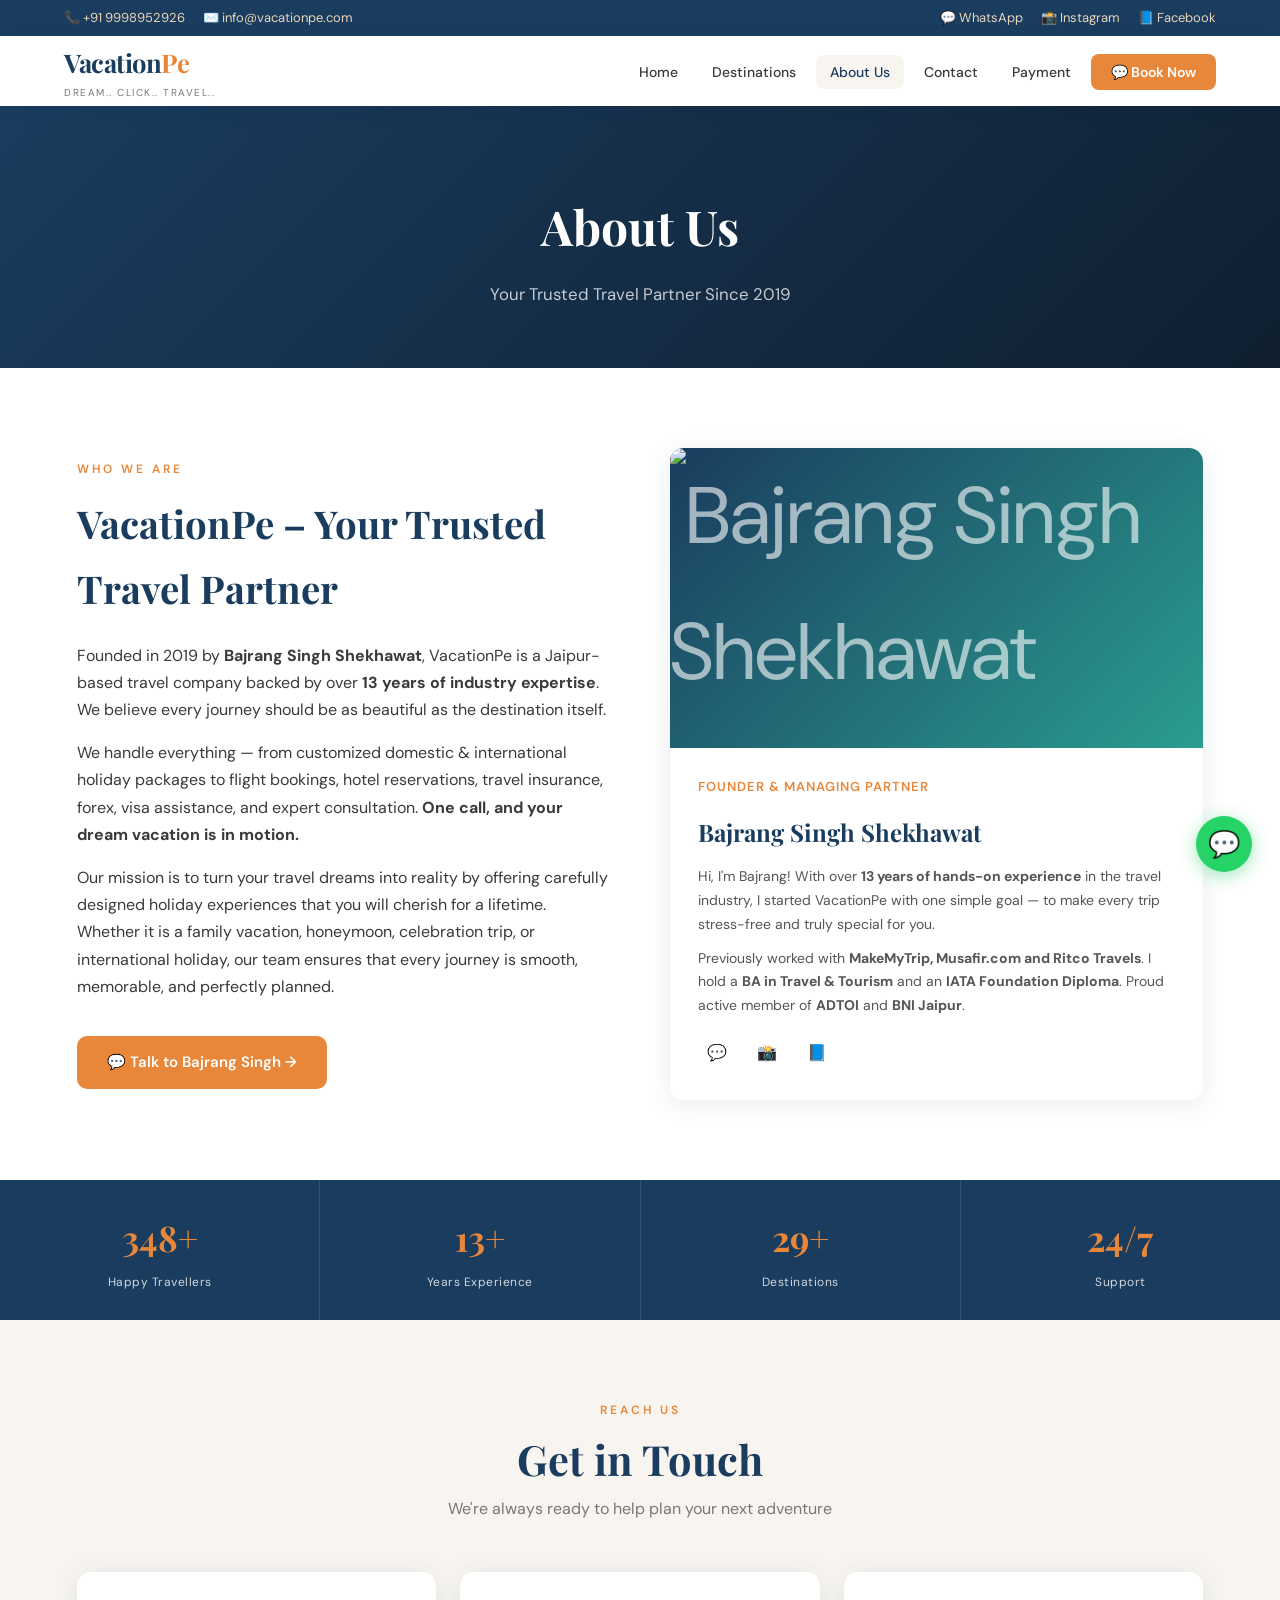
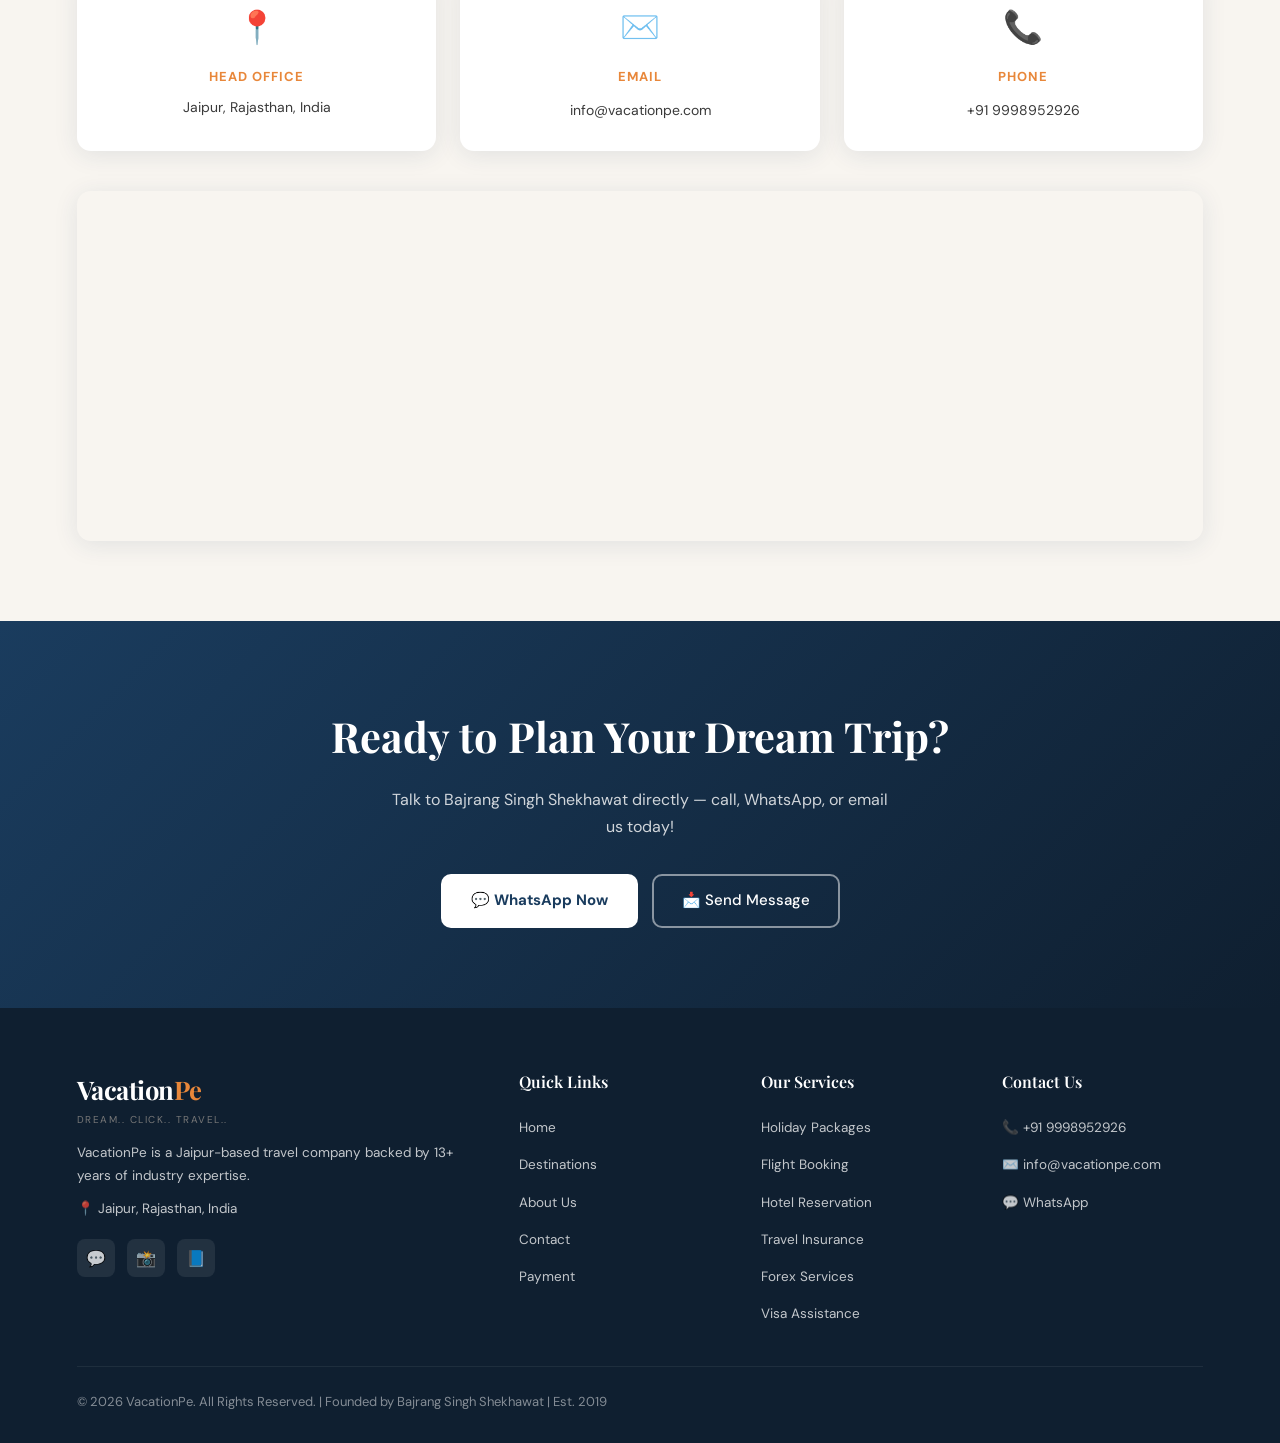
==== about.html @ 326d0aed "Update about.html" ====
<!DOCTYPE html>
<html lang="en">
<head>
  <meta charset="UTF-8" />
  <meta name="viewport" content="width=device-width, initial-scale=1.0" />
  <title>About Us – VacationPe</title>
  <meta name="description" content="Learn about VacationPe and our founder Bajrang Singh Shekhawat, your trusted Jaipur-based travel partner with 13+ years of experience." />
  <link rel="stylesheet" href="style.css" />
</head>
<body>

  <!-- TOPBAR -->
  <div class="topbar">
    <div class="topbar-left">
      <a href="tel:+919998952926">📞 +91 9998952926</a>
      <a href="mailto:info@vacationpe.com">✉️ info@vacationpe.com</a>
    </div>
    <div class="topbar-right">
      <a href="https://api.whatsapp.com/send?phone=919998952926" target="_blank">💬 WhatsApp</a>
      <a href="https://www.instagram.com/vacationpe/" target="_blank">📸 Instagram</a>
      <a href="https://www.facebook.com/VacationPe/" target="_blank">📘 Facebook</a>
    </div>
  </div>

  <!-- NAVBAR -->
  <nav>
    <a href="index.html" class="logo">Vacation<span>Pe</span><small>Dream.. Click.. Travel..</small></a>
    <div class="hamburger"><span></span><span></span><span></span></div>
    <ul class="nav-links">
      <li><a href="index.html">Home</a></li>
      <li><a href="destinations.html">Destinations</a></li>
      <li><a href="about.html">About Us</a></li>
      <li><a href="contact.html">Contact</a></li>
      <li><a href="payment.html">Payment</a></li>
      <li><a href="https://api.whatsapp.com/send?phone=919998952926" class="btn-nav" target="_blank">💬 Book Now</a></li>
    </ul>
  </nav>

  <!-- PAGE HERO -->
  <div class="page-hero">
    <h1>About Us</h1>
    <p>Your Trusted Travel Partner Since 2019</p>
  </div>

  <!-- ABOUT SECTION -->
  <section class="section" style="background:#fff;">
    <div class="about-grid">
      <div class="about-text">
        <div class="eyebrow" style="font-size:12px;font-weight:600;letter-spacing:3px;text-transform:uppercase;color:var(--accent);margin-bottom:12px;">Who We Are</div>
        <h2>VacationPe – Your Trusted Travel Partner</h2>
        <p>Founded in 2019 by <strong>Bajrang Singh Shekhawat</strong>, VacationPe is a Jaipur-based travel company backed by over <strong>13 years of industry expertise</strong>. We believe every journey should be as beautiful as the destination itself.</p>
        <p>We handle everything — from customized domestic &amp; international holiday packages to flight bookings, hotel reservations, travel insurance, forex, visa assistance, and expert consultation. <strong>One call, and your dream vacation is in motion.</strong></p>
        <p>Our mission is to turn your travel dreams into reality by offering carefully designed holiday experiences that you will cherish for a lifetime. Whether it is a family vacation, honeymoon, celebration trip, or international holiday, our team ensures that every journey is smooth, memorable, and perfectly planned.</p>
        <a href="https://api.whatsapp.com/send?phone=919998952926" class="btn-primary" style="display:inline-flex;margin-top:20px;" target="_blank">💬 Talk to Bajrang Singh →</a>
      </div>
     <div class="founder-card">
  <div class="founder-card-img">
    <img src="images/bajrang.jpg" alt="Bajrang Singh Shekhawat" style="width:100%; height:100%; object-fit:cover; border-radius:12px;">
  </div>
  <div class="founder-card-body">
    <div class="role">Founder &amp; Managing Partner</div>
    <h3>Bajrang Singh Shekhawat</h3>
    <p style="margin-top:12px;font-size:14px;color:#555;line-height:1.7;">Hi, I'm Bajrang! With over <strong>13 years of hands-on experience</strong> in the travel industry, I started VacationPe with one simple goal — to make every trip stress-free and truly special for you.</p>
    <p style="margin-top:10px;font-size:14px;color:#555;line-height:1.7;">Previously worked with <strong>MakeMyTrip, Musafir.com and Ritco Travels</strong>. I hold a <strong>BA in Travel & Tourism</strong> and an <strong>IATA Foundation Diploma</strong>. Proud active member of <strong>ADTOI</strong> and <strong>BNI Jaipur</strong>.</p>
    <div class="social-links" style="margin-top:16px;">
      <a class="social-link" href="https://api.whatsapp.com/send?phone=919998952926" target="_blank">💬 </a>
      <a class="social-link" href="https://www.instagram.com/vacationpe/" target="_blank">📸</a>
      <a class="social-link" href="https://www.facebook.com/VacationPe/" target="_blank">📘</a>
    </div>
  </div>
</div>
      </div>
    </div>
  </section>

  <!-- STATS -->
  <div class="stats-bar">
    <div class="stat-item"><div class="num"><span class="counter" data-target="750" data-suffix="+">0</span></div><div class="label">Happy Travellers</div></div>
    <div class="stat-item"><div class="num"><span class="counter" data-target="13" data-suffix="+">0</span></div><div class="label">Years Experience</div></div>
    <div class="stat-item"><div class="num"><span class="counter" data-target="30" data-suffix="+">0</span></div><div class="label">Destinations</div></div>
    <div class="stat-item"><div class="num">24/7</div><div class="label">Support</div></div>
  </div>

  <!-- CONTACT INFO -->
  <section class="section" style="background:var(--light);">
    <div class="section-header">
      <div class="eyebrow">Reach Us</div>
      <h2>Get in Touch</h2>
      <p>We're always ready to help plan your next adventure</p>
    </div>
    <div class="contact-info-grid">
      <div class="contact-info-card">
        <div class="icon">📍</div>
        <h4>Head Office</h4>
        <p>Jaipur, Rajasthan, India</p>
      </div>
      <div class="contact-info-card">
        <div class="icon">✉️</div>
        <h4>Email</h4>
        <a href="mailto:info@vacationpe.com">info@vacationpe.com</a>
      </div>
      <div class="contact-info-card">
        <div class="icon">📞</div>
        <h4>Phone</h4>
        <a href="tel:+919998952926">+91 9998952926</a>
      </div>
    </div>
    <!-- Google Map -->
    <div class="map-wrap" style="margin-top:40px;">
      <iframe
        src="https://www.google.com/maps/embed?pb=!1m18!1m12!1m3!1d227748.38256593!2d75.65046!3d26.88514!2m3!1f0!2f0!3f0!3m2!1i1024!2i768!4f13.1!3m3!1m2!1s0x396c4adf4c57e281%3A0xce1c63a0cf22e09!2sJaipur%2C%20Rajasthan!5e0!3m2!1sen!2sin!4v1685000000000"
        width="100%"
        height="350"
        style="border:0;"
        allowfullscreen=""
        loading="lazy"
        referrerpolicy="no-referrer-when-downgrade"
      ></iframe>
    </div>
  </section>

  <!-- CTA -->
  <section class="cta-section">
    <h2>Ready to Plan Your Dream Trip?</h2>
    <p>Talk to Bajrang Singh Shekhawat directly — call, WhatsApp, or email us today!</p>
    <div class="cta-btns">
      <a href="https://api.whatsapp.com/send?phone=919998952926" class="btn-cta-white" target="_blank">💬 WhatsApp Now</a>
      <a href="contact.html" class="btn-cta-outline">📩 Send Message</a>
    </div>
  </section>

  <!-- FOOTER -->
  <footer>
    <div class="footer-grid">
      <div class="footer-brand">
        <div class="logo" style="color:#fff;">Vacation<span style="color:var(--accent)">Pe</span><small>Dream.. Click.. Travel..</small></div>
        <p>VacationPe is a Jaipur-based travel company backed by 13+ years of industry expertise.</p>
        <p style="margin-top:10px;">📍 Jaipur, Rajasthan, India</p>
        <div class="social-links">
          <a class="social-link" href="https://api.whatsapp.com/send?phone=919998952926" target="_blank">💬</a>
          <a class="social-link" href="https://www.instagram.com/vacationpe/" target="_blank">📸</a>
          <a class="social-link" href="https://www.facebook.com/VacationPe/" target="_blank">📘</a>
        </div>
      </div>
      <div class="footer-col">
        <h5>Quick Links</h5>
        <ul>
          <li><a href="index.html">Home</a></li>
          <li><a href="destinations.html">Destinations</a></li>
          <li><a href="about.html">About Us</a></li>
          <li><a href="contact.html">Contact</a></li>
          <li><a href="payment.html">Payment</a></li>
        </ul>
      </div>
      <div class="footer-col">
        <h5>Our Services</h5>
        <ul>
          <li><a href="#">Holiday Packages</a></li>
          <li><a href="#">Flight Booking</a></li>
          <li><a href="#">Hotel Reservation</a></li>
          <li><a href="#">Travel Insurance</a></li>
          <li><a href="#">Forex Services</a></li>
          <li><a href="#">Visa Assistance</a></li>
        </ul>
      </div>
      <div class="footer-col">
        <h5>Contact Us</h5>
        <ul>
          <li><a href="tel:+919998952926">📞 +91 9998952926</a></li>
          <li><a href="mailto:info@vacationpe.com">✉️ info@vacationpe.com</a></li>
          <li><a href="https://api.whatsapp.com/send?phone=919998952926" target="_blank">💬 WhatsApp</a></li>
        </ul>
      </div>
    </div>
    <div class="footer-bottom">
      <span>© 2026 VacationPe. All Rights Reserved. | Founded by Bajrang Singh Shekhawat | Est. 2019</span>
    </div>
  </footer>

  <a class="wa-float" href="https://api.whatsapp.com/send?phone=919998952926" target="_blank" title="Chat on WhatsApp">💬</a>
  <script src="main.js"></script>
</body>
</html>
---- style.css ----
/* ===== VacationPe Global Styles ===== */
@import url('https://fonts.googleapis.com/css2?family=Playfair+Display:wght@400;600;700&family=DM+Sans:wght@300;400;500;600&display=swap');

:root {
  --primary: #1a3c5e;
  --accent: #e8873a;
  --accent2: #2a9d8f;
  --light: #f8f5f0;
  --white: #ffffff;
  --dark: #0f1f30;
  --text: #3a3a3a;
  --text-light: #777;
  --shadow: 0 4px 24px rgba(26,60,94,0.10);
  --radius: 14px;
}

*, *::before, *::after { box-sizing: border-box; margin: 0; padding: 0; }

html { scroll-behavior: smooth; }

body {
  font-family: 'DM Sans', sans-serif;
  background: var(--light);
  color: var(--text);
  line-height: 1.7;
}

a { text-decoration: none; color: inherit; }

img { max-width: 100%; display: block; }

/* ===== TOPBAR ===== */
.topbar {
  background: var(--primary);
  color: #fff;
  font-size: 13px;
  padding: 7px 5%;
  display: flex;
  justify-content: space-between;
  align-items: center;
  flex-wrap: wrap;
  gap: 8px;
}
.topbar a { color: #e8d5bb; transition: color .2s; }
.topbar a:hover { color: var(--accent); }
.topbar-left, .topbar-right { display: flex; gap: 18px; align-items: center; flex-wrap: wrap; }

/* ===== NAVBAR ===== */
nav {
  background: var(--white);
  box-shadow: 0 2px 16px rgba(26,60,94,0.08);
  position: sticky;
  top: 0;
  z-index: 100;
  padding: 0 5%;
  display: flex;
  align-items: center;
  justify-content: space-between;
  height: 70px;
}
.logo {
  font-family: 'Playfair Display', serif;
  font-size: 1.6rem;
  font-weight: 700;
  color: var(--primary);
  letter-spacing: -0.5px;
}
.logo span { color: var(--accent); }
.logo small {
  display: block;
  font-family: 'DM Sans', sans-serif;
  font-size: 10px;
  font-weight: 400;
  color: var(--text-light);
  letter-spacing: 1.5px;
  text-transform: uppercase;
}
.nav-links {
  list-style: none;
  display: flex;
  gap: 6px;
  align-items: center;
}
.nav-links a {
  padding: 8px 14px;
  border-radius: 8px;
  font-size: 14px;
  font-weight: 500;
  color: var(--text);
  transition: all .2s;
}
.nav-links a:hover, .nav-links a.active { color: var(--primary); background: var(--light); }
.nav-links .btn-nav {
  background: var(--accent);
  color: #fff !important;
  padding: 9px 20px;
  border-radius: 8px;
  font-weight: 600;
}
.nav-links .btn-nav:hover { background: #c96e28; }

/* Hamburger */
.hamburger { display: none; flex-direction: column; gap: 5px; cursor: pointer; padding: 5px; }
.hamburger span { width: 24px; height: 2px; background: var(--primary); border-radius: 2px; transition: .3s; }

/* ===== HERO ===== */
.hero {
  position: relative;
  min-height: 90vh;
  display: flex;
  align-items: center;
  overflow: hidden;
  background: transparent;
}
.hero-video {
  position: absolute; inset: 0;
  width: 100%; height: 100%;
  object-fit: cover;
  opacity: 1;
  pointer-events: none;
}
.hero-overlay {
  position: absolute; inset: 0;
  background: linear-gradient(135deg, rgba(0,0,0,.2) 0%, rgba(0,0,0,.2) 100%);
}
.hero-content {
  position: relative;
  z-index: 2;
  padding: 0 7%;
  max-width: 750px;
  animation: fadeUp .9s ease both;
}
.hero-badge {
  display: inline-block;
  background: rgba(232,135,58,.15);
  border: 1px solid var(--accent);
  color: var(--accent);
  font-size: 12px;
  font-weight: 600;
  letter-spacing: 2px;
  text-transform: uppercase;
  padding: 5px 14px;
  border-radius: 20px;
  margin-bottom: 22px;
}
.hero-content h1 {
  font-family: 'Playfair Display', serif;
  font-size: clamp(2.6rem, 6vw, 4.2rem);
  font-weight: 700;
  color: #fff;
  line-height: 1.18;
  margin-bottom: 16px;
}
.hero-content h1 em {
  font-style: normal;
  color: var(--accent);
  display: block;
}
.hero-content p {
  color: rgba(255,255,255,.80);
  font-size: 1.1rem;
  max-width: 540px;
  margin-bottom: 34px;
}
.hero-btns { display: flex; gap: 14px; flex-wrap: wrap; }
.btn-primary {
  background: var(--accent);
  color: #fff;
  padding: 14px 30px;
  border-radius: 10px;
  font-weight: 600;
  font-size: 15px;
  transition: all .2s;
  display: inline-flex;
  align-items: center;
  gap: 8px;
}
.btn-primary:hover { background: #c96e28; transform: translateY(-2px); }
.btn-outline {
  border: 2px solid rgba(255,255,255,.5);
  color: #fff;
  padding: 12px 28px;
  border-radius: 10px;
  font-weight: 500;
  font-size: 15px;
  transition: all .2s;
}
.btn-outline:hover { border-color: #fff; background: rgba(255,255,255,.1); }

/* ===== STATS ===== */
.stats-bar {
  background: var(--primary);
  color: #fff;
  display: flex;
  justify-content: center;
  flex-wrap: wrap;
  gap: 0;
}
.stat-item {
  padding: 28px 44px;
  text-align: center;
  border-right: 1px solid rgba(255,255,255,.12);
  flex: 1;
  min-width: 130px;
}
.stat-item:last-child { border-right: none; }
.stat-item .num {
  font-family: 'Playfair Display', serif;
  font-size: 2.2rem;
  font-weight: 700;
  color: var(--accent);
}
.stat-item .label { font-size: 12px; opacity: .8; margin-top: 4px; letter-spacing: .5px; }

/* ===== SERVICES STRIP ===== */
.services-strip {
  background: var(--accent2);
  color: #fff;
  padding: 14px 5%;
  display: flex;
  gap: 28px;
  overflow-x: auto;
  font-size: 13px;
  font-weight: 500;
  scrollbar-width: none;
  white-space: nowrap;
}
.services-strip::-webkit-scrollbar { display: none; }
.service-tag { display: flex; align-items: center; gap: 6px; flex-shrink: 0; opacity: .9; }

/* ===== SECTIONS ===== */
.section { padding: 80px 6%; }
.section-header { text-align: center; margin-bottom: 50px; }
.section-header .eyebrow {
  font-size: 12px;
  font-weight: 600;
  letter-spacing: 3px;
  text-transform: uppercase;
  color: var(--accent);
  margin-bottom: 12px;
}
.section-header h2 {
  font-family: 'Playfair Display', serif;
  font-size: clamp(1.8rem, 3.5vw, 2.6rem);
  font-weight: 700;
  color: var(--primary);
  line-height: 1.25;
}
.section-header p { color: var(--text-light); margin-top: 10px; font-size: 1rem; }

/* ===== TABS ===== */
.tab-btns {
  display: flex;
  gap: 10px;
  justify-content: center;
  margin-bottom: 36px;
  flex-wrap: wrap;
}
.tab-btn {
  padding: 10px 26px;
  border-radius: 30px;
  border: 2px solid var(--primary);
  color: var(--primary);
  font-weight: 600;
  font-size: 14px;
  cursor: pointer;
  background: transparent;
  transition: all .2s;
}
.tab-btn.active, .tab-btn:hover {
  background: var(--primary);
  color: #fff;
}

/* ===== DESTINATION GRID ===== */
.dest-grid {
  display: grid;
  grid-template-columns: repeat(auto-fill, minmax(240px, 1fr));
  gap: 22px;
}
.dest-card {
  background: var(--white);
  border-radius: var(--radius);
  overflow: hidden;
  box-shadow: var(--shadow);
  transition: transform .25s, box-shadow .25s;
  cursor: pointer;
}
.dest-card:hover { transform: translateY(-6px); box-shadow: 0 12px 36px rgba(26,60,94,.16); }
.dest-card-img {
  height: 170px;
  background: linear-gradient(135deg, var(--primary), var(--accent2));
  display: flex;
  align-items: center;
  justify-content: center;
  font-size: 3rem;
}
.dest-card-body { padding: 16px 18px 20px; }
.dest-card-body h4 {
  font-family: 'Playfair Display', serif;
  font-size: 1.1rem;
  font-weight: 600;
  color: var(--primary);
  margin-bottom: 4px;
}
.dest-card-body p { font-size: 13px; color: var(--text-light); }

/* ===== REVIEWS ===== */
.rating-summary {
  display: flex;
  gap: 20px;
  justify-content: center;
  margin-bottom: 40px;
  flex-wrap: wrap;
}
.rating-badge {
  display: flex;
  align-items: center;
  gap: 12px;
  background: var(--white);
  border-radius: var(--radius);
  padding: 16px 24px;
  box-shadow: var(--shadow);
}
.rating-badge .platform { font-size: 22px; }
.rating-badge .score {
  font-family: 'Playfair Display', serif;
  font-size: 1.6rem;
  font-weight: 700;
  color: var(--primary);
}
.rating-badge .sub { font-size: 12px; color: var(--text-light); }

.reviews-grid {
  display: grid;
  grid-template-columns: repeat(auto-fill, minmax(280px, 1fr));
  gap: 20px;
}
.review-card {
  background: var(--white);
  border-radius: var(--radius);
  padding: 22px;
  box-shadow: var(--shadow);
  border-left: 4px solid var(--accent);
}
.reviewer-head { display: flex; align-items: center; gap: 12px; margin-bottom: 12px; }
.reviewer-avatar {
  width: 42px; height: 42px;
  border-radius: 50%;
  background: var(--primary);
  color: #fff;
  display: flex;
  align-items: center;
  justify-content: center;
  font-weight: 700;
  font-size: 15px;
  flex-shrink: 0;
}
.reviewer-name { font-weight: 600; font-size: 14px; color: var(--primary); }
.reviewer-date { font-size: 12px; color: var(--text-light); }
.stars { color: #f5a623; font-size: 13px; margin-bottom: 8px; }
.review-text { font-size: 13.5px; color: var(--text); line-height: 1.6; }

/* ===== VIDEO TESTIMONIALS ===== */
.video-grid {
  display: grid;
  grid-template-columns: repeat(5, 1fr);
  gap: 16px;
}
.video-thumb {
  background: var(--primary);
  border-radius: var(--radius);
  aspect-ratio: 9/16;
  display: flex;
  align-items: center;
  justify-content: center;
  overflow: hidden;
  cursor: pointer;
  position: relative;
  transition: transform .2s;
}
.video-thumb:hover { transform: scale(1.03); }
.play-btn {
  width: 48px; height: 48px;
  background: rgba(232,135,58,.9);
  border-radius: 50%;
  display: flex;
  align-items: center;
  justify-content: center;
  color: #fff;
  font-size: 18px;
  position: relative;
  z-index: 2;
  transition: transform .2s;
}
.video-thumb:hover .play-btn { transform: scale(1.15); }

/* ===== CTA ===== */
.cta-section {
  background: linear-gradient(135deg, var(--primary), var(--dark));
  color: #fff;
  text-align: center;
  padding: 80px 6%;
}
.cta-section h2 {
  font-family: 'Playfair Display', serif;
  font-size: clamp(1.8rem, 3.5vw, 2.6rem);
  margin-bottom: 14px;
}
.cta-section p { opacity: .8; max-width: 500px; margin: 0 auto 34px; }
.cta-btns { display: flex; gap: 14px; justify-content: center; flex-wrap: wrap; }
.btn-cta-white {
  background: #fff;
  color: var(--primary);
  padding: 14px 30px;
  border-radius: 10px;
  font-weight: 700;
  font-size: 15px;
  transition: .2s;
}
.btn-cta-white:hover { background: var(--accent); color: #fff; }
.btn-cta-outline {
  border: 2px solid rgba(255,255,255,.5);
  color: #fff;
  padding: 12px 28px;
  border-radius: 10px;
  font-weight: 500;
  font-size: 15px;
  transition: .2s;
}
.btn-cta-outline:hover { border-color: #fff; }

/* ===== FOOTER ===== */
footer {
  background: var(--dark);
  color: rgba(255,255,255,.75);
  padding: 60px 6% 30px;
}
.footer-grid {
  display: grid;
  grid-template-columns: 2fr 1fr 1fr 1fr;
  gap: 40px;
  margin-bottom: 40px;
}
.footer-brand .logo { color: #fff; margin-bottom: 14px; }
.footer-brand p { font-size: 13.5px; line-height: 1.7; }
.footer-col h5 {
  font-family: 'Playfair Display', serif;
  color: #fff;
  font-size: 1rem;
  margin-bottom: 18px;
  font-weight: 600;
}
.footer-col ul { list-style: none; display: flex; flex-direction: column; gap: 10px; }
.footer-col ul li a { font-size: 13.5px; transition: color .2s; }
.footer-col ul li a:hover { color: var(--accent); }
.social-links { display: flex; gap: 12px; margin-top: 18px; }
.social-link {
  width: 38px; height: 38px;
  background: rgba(255,255,255,.08);
  border-radius: 8px;
  display: flex;
  align-items: center;
  justify-content: center;
  font-size: 16px;
  transition: background .2s;
}
.social-link:hover { background: var(--accent); }
.footer-bottom {
  border-top: 1px solid rgba(255,255,255,.1);
  padding-top: 24px;
  display: flex;
  justify-content: space-between;
  align-items: center;
  flex-wrap: wrap;
  gap: 10px;
  font-size: 13px;
  opacity: .65;
}

/* ===== WHATSAPP FLOAT ===== */
.wa-float {
  position: fixed;
  bottom: 28px;
  right: 28px;
  background: #25d366;
  color: #fff;
  width: 56px; height: 56px;
  border-radius: 50%;
  display: flex;
  align-items: center;
  justify-content: center;
  font-size: 26px;
  box-shadow: 0 4px 18px rgba(37,211,102,.45);
  z-index: 999;
  transition: transform .2s;
}
.wa-float:hover { transform: scale(1.1); }

/* ===== PAGE HERO (sub pages) ===== */
.page-hero {
  background: linear-gradient(135deg, var(--primary) 0%, var(--dark) 100%);
  color: #fff;
  padding: 80px 6% 60px;
  text-align: center;
}
.page-hero h1 {
  font-family: 'Playfair Display', serif;
  font-size: clamp(2rem, 5vw, 3rem);
  margin-bottom: 12px;
}
.page-hero p { opacity: .75; font-size: 1.05rem; }

/* ===== ABOUT PAGE ===== */
.about-grid {
  display: grid;
  grid-template-columns: 1fr 1fr;
  gap: 60px;
  align-items: center;
}
.about-text h2 {
  font-family: 'Playfair Display', serif;
  font-size: clamp(1.8rem, 3vw, 2.4rem);
  color: var(--primary);
  margin-bottom: 20px;
}
.about-text p { color: var(--text); margin-bottom: 16px; }
.founder-card {
  background: var(--white);
  border-radius: var(--radius);
  box-shadow: var(--shadow);
  overflow: hidden;
}
.founder-card-img {
  height: 300px;
  background: linear-gradient(135deg, var(--primary) 0%, var(--accent2) 100%);
  display: flex;
  align-items: center;
  justify-content: center;
  font-size: 5rem;
  color: rgba(255,255,255,.6);
}
.founder-card-body { padding: 28px; }
.founder-card-body h3 {
  font-family: 'Playfair Display', serif;
  font-size: 1.5rem;
  color: var(--primary);
}
.founder-card-body .role { color: var(--accent); font-weight: 600; font-size: 13px; letter-spacing: 1px; text-transform: uppercase; margin-bottom: 14px; }
.contact-info-grid {
  display: grid;
  grid-template-columns: repeat(3, 1fr);
  gap: 24px;
  margin-top: 20px;
}
.contact-info-card {
  background: var(--white);
  border-radius: var(--radius);
  padding: 28px 24px;
  box-shadow: var(--shadow);
  text-align: center;
}
.contact-info-card .icon { font-size: 2rem; margin-bottom: 12px; }
.contact-info-card h4 { font-size: 13px; text-transform: uppercase; letter-spacing: 1px; color: var(--accent); font-weight: 700; margin-bottom: 8px; }
.contact-info-card p, .contact-info-card a { font-size: 14px; color: var(--text); }
.contact-info-card a:hover { color: var(--primary); }

/* ===== PAYMENT PAGE ===== */
.payment-form-wrap {
  max-width: 520px;
  margin: 0 auto;
  background: var(--white);
  border-radius: var(--radius);
  box-shadow: var(--shadow);
  padding: 42px 40px;
}
.payment-form-wrap h3 {
  font-family: 'Playfair Display', serif;
  color: var(--primary);
  font-size: 1.6rem;
  margin-bottom: 28px;
  text-align: center;
}
.form-group { margin-bottom: 20px; }
.form-group label {
  display: block;
  font-size: 13px;
  font-weight: 600;
  color: var(--primary);
  margin-bottom: 7px;
  text-transform: uppercase;
  letter-spacing: .5px;
}
.form-group input {
  width: 100%;
  padding: 13px 16px;
  border: 1.5px solid #ddd;
  border-radius: 10px;
  font-size: 15px;
  font-family: 'DM Sans', sans-serif;
  transition: border-color .2s;
  background: var(--light);
  color: var(--text);
}
.form-group input:focus { outline: none; border-color: var(--primary); background: #fff; }
.btn-pay {
  width: 100%;
  background: var(--accent);
  color: #fff;
  border: none;
  padding: 15px;
  border-radius: 10px;
  font-size: 16px;
  font-weight: 700;
  cursor: pointer;
  font-family: 'DM Sans', sans-serif;
  transition: background .2s;
  margin-top: 8px;
}
.btn-pay:hover { background: #c96e28; }
.payment-note { text-align: center; margin-top: 16px; font-size: 12px; color: var(--text-light); }
.upi-grid { display: flex; gap: 12px; justify-content: center; margin-top: 20px; flex-wrap: wrap; }
.upi-tag {
  background: var(--light);
  border: 1px solid #ddd;
  border-radius: 8px;
  padding: 8px 16px;
  font-size: 13px;
  font-weight: 600;
  color: var(--primary);
}

/* ===== CONTACT PAGE ===== */
.contact-grid {
  display: grid;
  grid-template-columns: 1fr 1fr;
  gap: 50px;
  align-items: start;
}
.contact-form-card {
  background: var(--white);
  border-radius: var(--radius);
  padding: 38px;
  box-shadow: var(--shadow);
}
.contact-form-card h3 {
  font-family: 'Playfair Display', serif;
  color: var(--primary);
  font-size: 1.5rem;
  margin-bottom: 24px;
}
.form-group textarea {
  width: 100%;
  padding: 13px 16px;
  border: 1.5px solid #ddd;
  border-radius: 10px;
  font-size: 15px;
  font-family: 'DM Sans', sans-serif;
  transition: border-color .2s;
  background: var(--light);
  color: var(--text);
  resize: vertical;
  min-height: 120px;
}
.form-group textarea:focus { outline: none; border-color: var(--primary); background: #fff; }
.btn-submit {
  width: 100%;
  background: var(--primary);
  color: #fff;
  border: none;
  padding: 15px;
  border-radius: 10px;
  font-size: 16px;
  font-weight: 700;
  cursor: pointer;
  font-family: 'DM Sans', sans-serif;
  transition: background .2s;
}
.btn-submit:hover { background: var(--accent); }
.map-wrap { border-radius: var(--radius); overflow: hidden; box-shadow: var(--shadow); }
.map-wrap iframe { display: block; }

/* ===== ANIMATIONS ===== */
@keyframes fadeUp {
  from { opacity: 0; transform: translateY(30px); }
  to { opacity: 1; transform: translateY(0); }
}
.fade-in { animation: fadeUp .7s ease both; }

/* ===== HIDDEN (tabs) ===== */
.tab-content { display: none; }
.tab-content.active { display: grid; }

/* ===== RESPONSIVE ===== */
@media (max-width: 900px) {
  .footer-grid { grid-template-columns: 1fr 1fr; }
  .about-grid { grid-template-columns: 1fr; }
  .contact-grid { grid-template-columns: 1fr; }
  .contact-info-grid { grid-template-columns: 1fr; }
  .video-grid { grid-template-columns: repeat(3, 1fr); }
}
@media (max-width: 700px) {
  .nav-links { display: none; flex-direction: column; position: absolute; top: 70px; left: 0; right: 0; background: #fff; padding: 20px 5%; box-shadow: 0 8px 24px rgba(0,0,0,.1); gap: 4px; }
  .nav-links.open { display: flex; }
  .hamburger { display: flex; }
  .stats-bar { flex-wrap: wrap; }
  .stat-item { border-right: none; border-bottom: 1px solid rgba(255,255,255,.1); min-width: 45%; }
  .video-grid { grid-template-columns: repeat(2, 1fr); }
  .footer-grid { grid-template-columns: 1fr; }
  .topbar { font-size: 11px; }
}
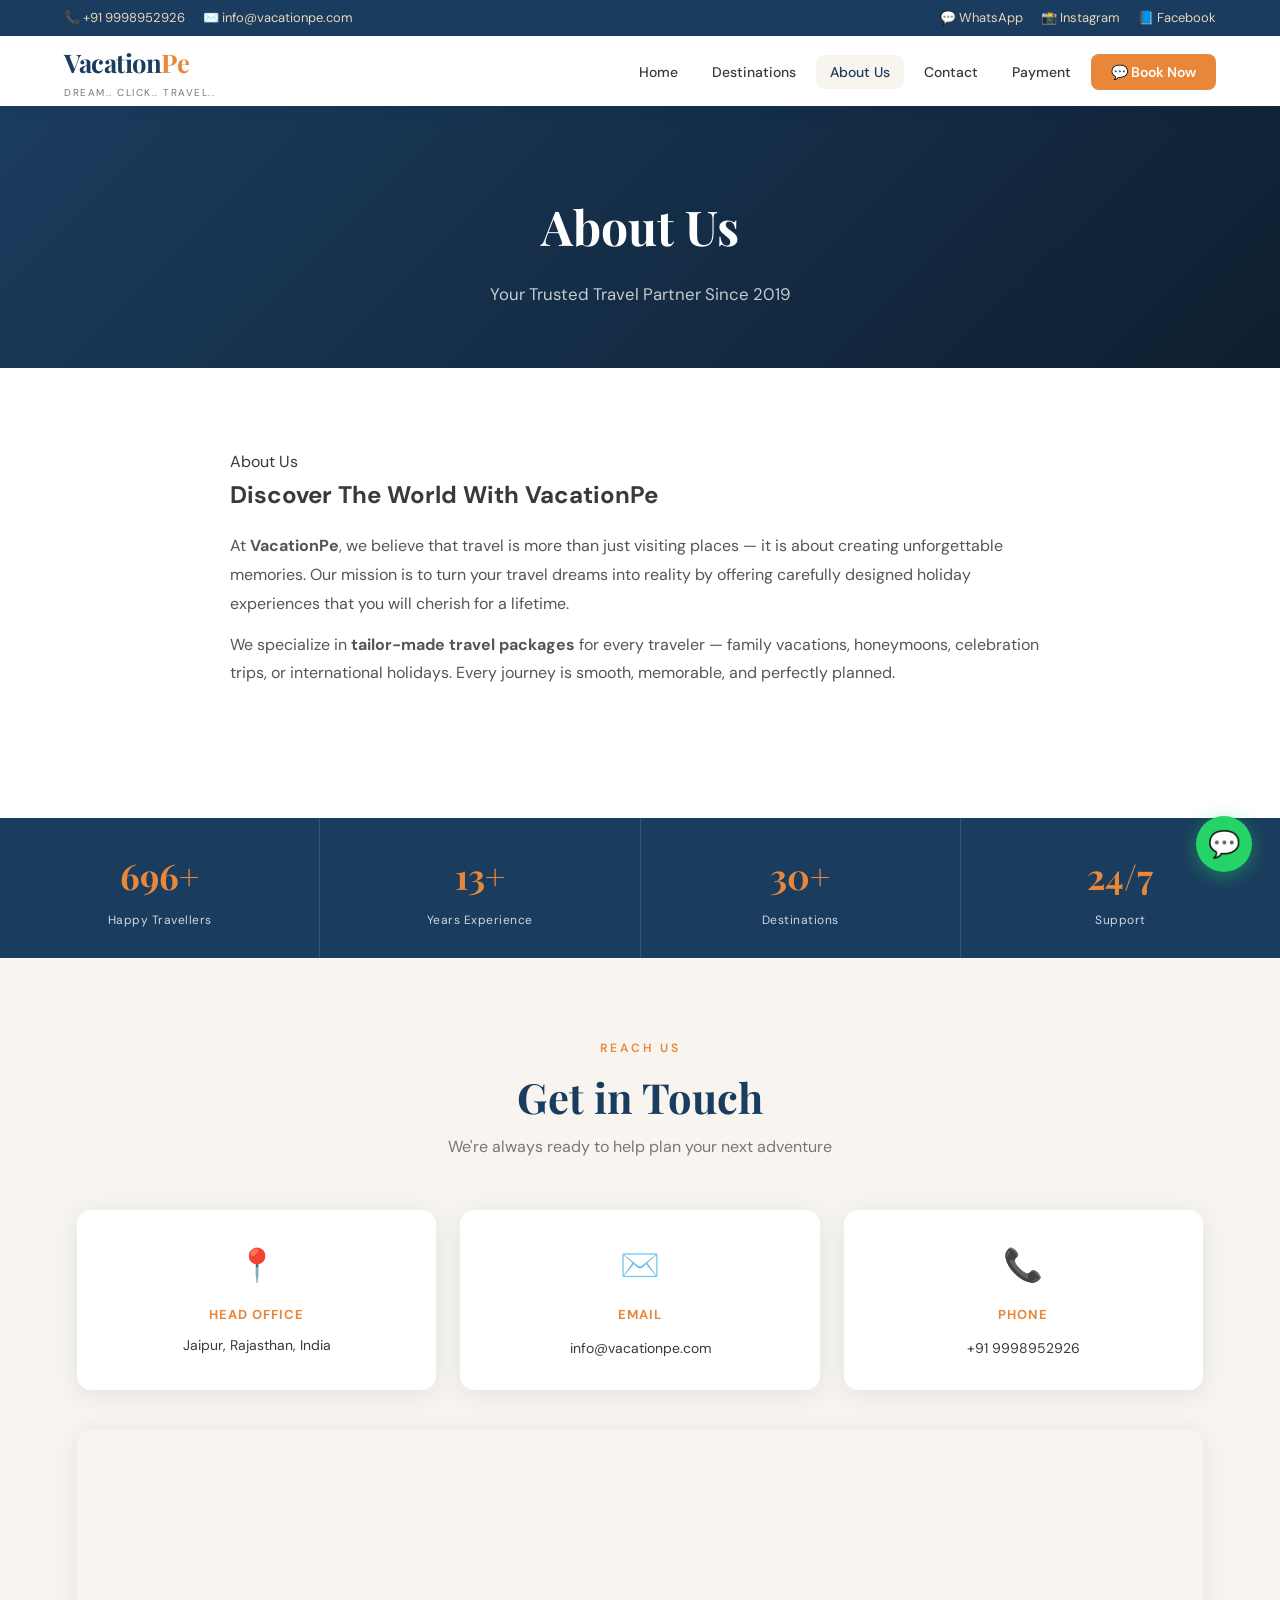
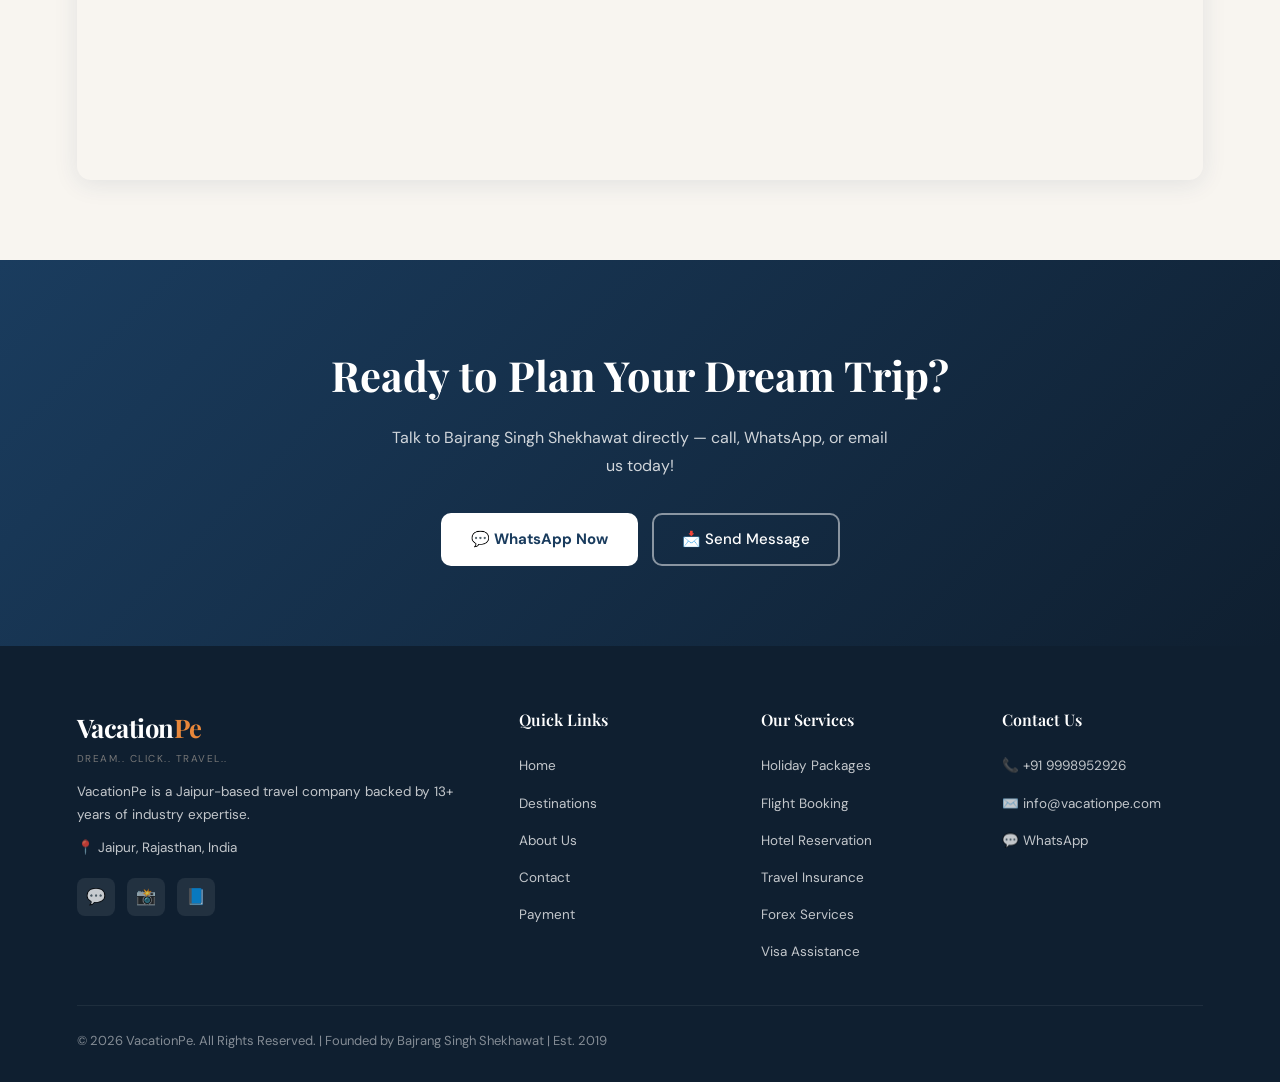
==== commit d5e40b66: "Update about.html" ====
--- a/about.html
+++ b/about.html
@@ -44,30 +44,15 @@
 
   <!-- ABOUT SECTION -->
   <section class="section" style="background:#fff;">
-    <div class="about-grid">
-      <div class="about-text">
-        <div class="eyebrow" style="font-size:12px;font-weight:600;letter-spacing:3px;text-transform:uppercase;color:var(--accent);margin-bottom:12px;">Who We Are</div>
-        <h2>VacationPe – Your Trusted Travel Partner</h2>
-        <p>Founded in 2019 by <strong>Bajrang Singh Shekhawat</strong>, VacationPe is a Jaipur-based travel company backed by over <strong>13 years of industry expertise</strong>. We believe every journey should be as beautiful as the destination itself.</p>
-        <p>We handle everything — from customized domestic &amp; international holiday packages to flight bookings, hotel reservations, travel insurance, forex, visa assistance, and expert consultation. <strong>One call, and your dream vacation is in motion.</strong></p>
-        <p>Our mission is to turn your travel dreams into reality by offering carefully designed holiday experiences that you will cherish for a lifetime. Whether it is a family vacation, honeymoon, celebration trip, or international holiday, our team ensures that every journey is smooth, memorable, and perfectly planned.</p>
-        <a href="https://api.whatsapp.com/send?phone=919998952926" class="btn-primary" style="display:inline-flex;margin-top:20px;" target="_blank">💬 Talk to Bajrang Singh →</a>
-      </div>
-     <div class="founder-card">
-  <div class="founder-card-img">
-    <img src="images/bajrang.jpg" alt="Bajrang Singh Shekhawat" style="width:100%; height:100%; object-fit:cover; border-radius:12px;">
-  </div>
-  <div class="founder-card-body">
-    <div class="role">Founder &amp; Managing Partner</div>
-    <h3>Bajrang Singh Shekhawat</h3>
-    <p style="margin-top:12px;font-size:14px;color:#555;line-height:1.7;">Hi, I'm Bajrang! With over <strong>13 years of hands-on experience</strong> in the travel industry, I started VacationPe with one simple goal — to make every trip stress-free and truly special for you.</p>
-    <p style="margin-top:10px;font-size:14px;color:#555;line-height:1.7;">Previously worked with <strong>MakeMyTrip, Musafir.com and Ritco Travels</strong>. I hold a <strong>BA in Travel & Tourism</strong> and an <strong>IATA Foundation Diploma</strong>. Proud active member of <strong>ADTOI</strong> and <strong>BNI Jaipur</strong>.</p>
-    <div class="social-links" style="margin-top:16px;">
-      <a class="social-link" href="https://api.whatsapp.com/send?phone=919998952926" target="_blank">💬 </a>
-      <a class="social-link" href="https://www.instagram.com/vacationpe/" target="_blank">📸</a>
-      <a class="social-link" href="https://www.facebook.com/VacationPe/" target="_blank">📘</a>
-    </div>
-  </div>
+  <div style="max-width:860px; margin:0 auto; padding:0 20px;">
+
+    <!-- TOP: About Us Text -->
+    <div style="margin-bottom:50px;">
+      <div class="eyebrow">About Us</div>
+      <h2>Discover The World With VacationPe</h2>
+      <p style="color:#555; line-height:1.8; margin-top:16px; margin-bottom:12px;">At <strong>VacationPe</strong>, we believe that travel is more than just visiting places — it is about creating unforgettable memories. Our mission is to turn your travel dreams into reality by offering carefully designed holiday experiences that you will cherish for a lifetime.</p>
+      <p style="color:#555; line-height:1.8; margin-bottom:12px;">We specialize in <strong>tailor-made travel packages</strong> for every traveler — family vacations, honeymoons, celebration trips, or international holidays. Every journey is smooth, memorable, and perfectly planned.</p>
+      <p style=
 </div>
       </div>
     </div>
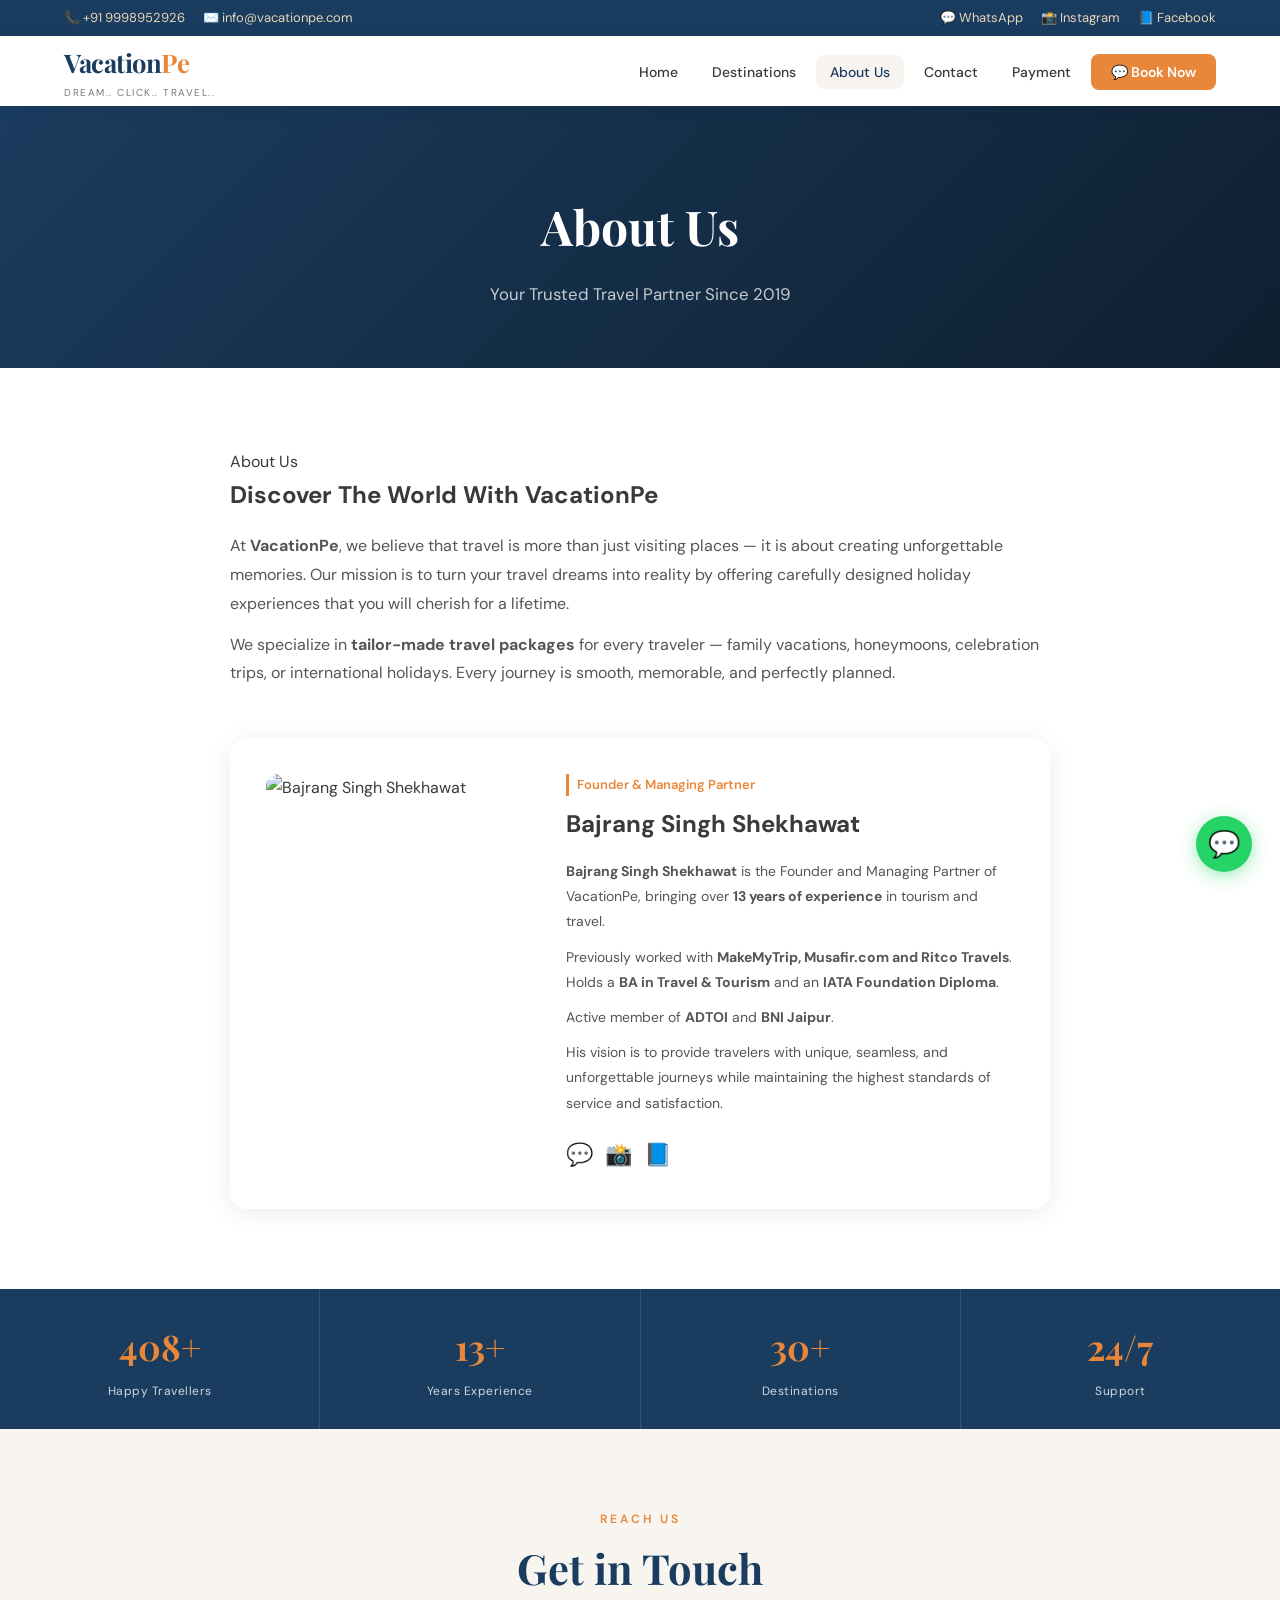
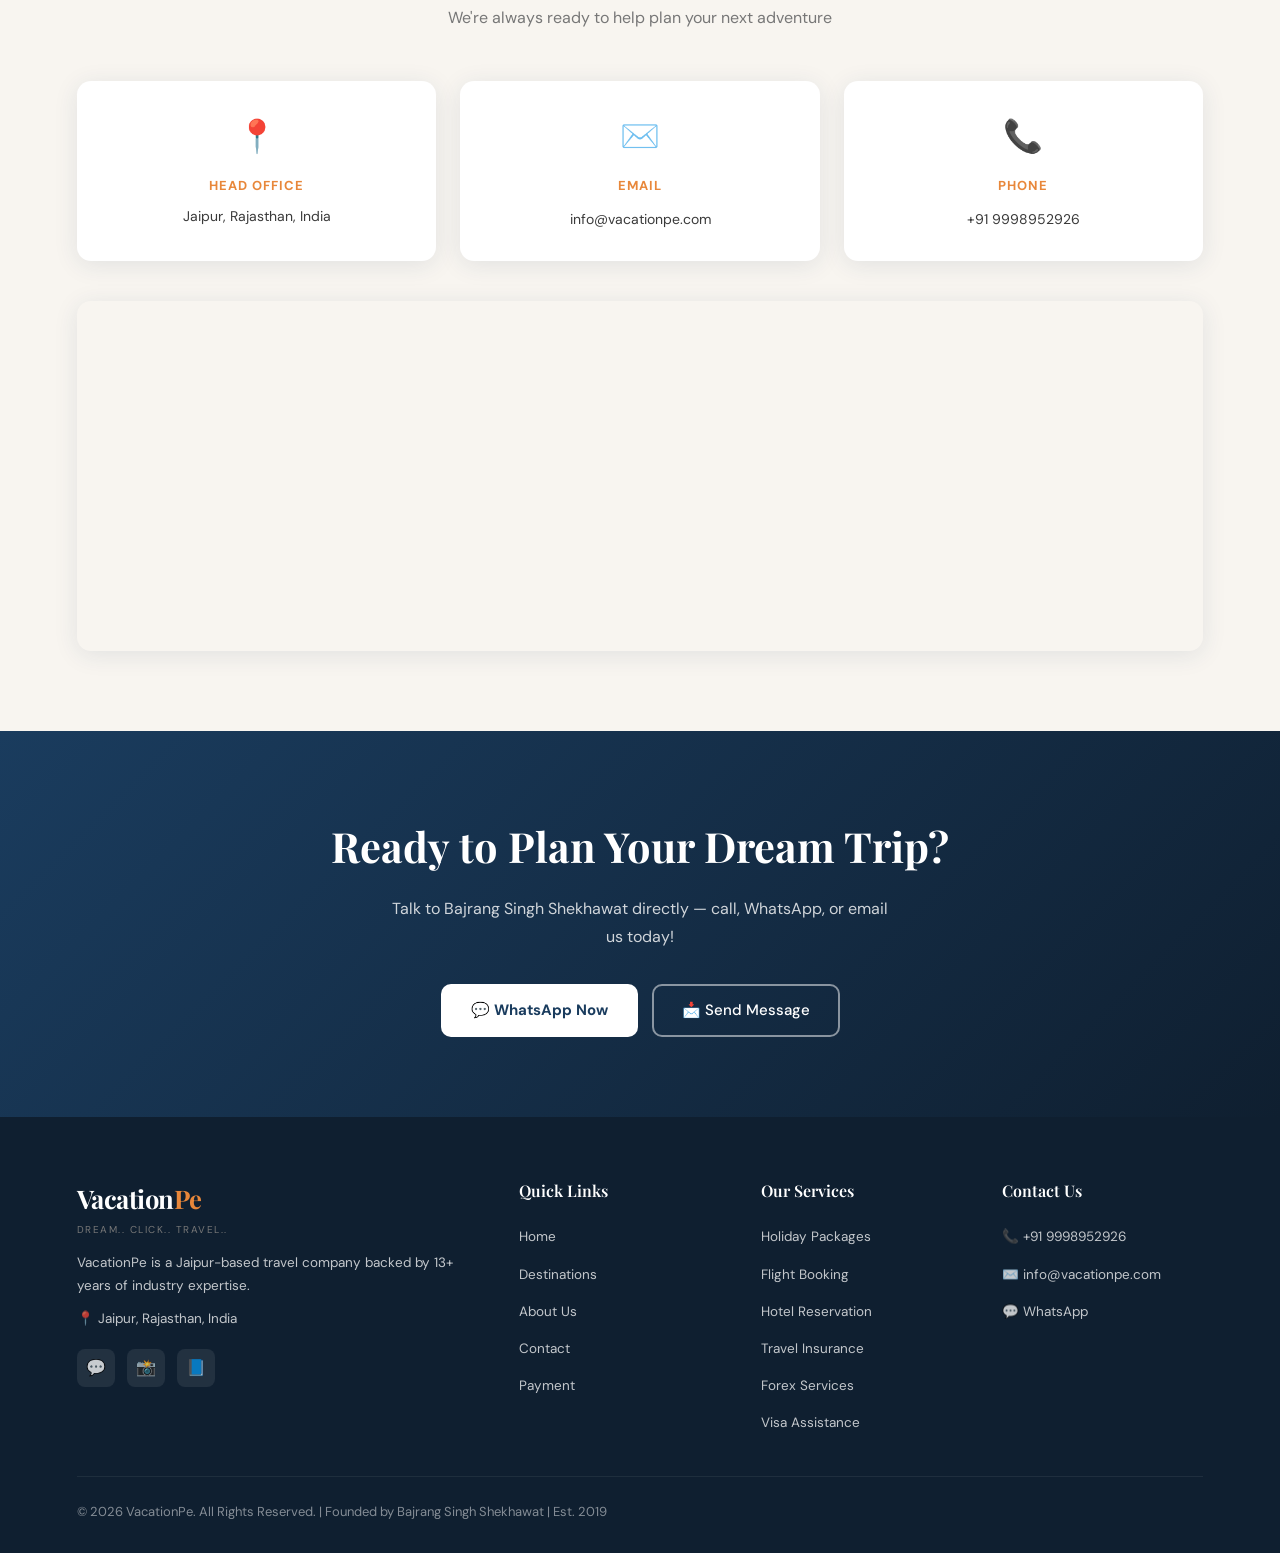
==== commit 7d46faa4: "Update about.html" ====
--- a/about.html
+++ b/about.html
@@ -54,9 +54,32 @@
       <p style="color:#555; line-height:1.8; margin-bottom:12px;">We specialize in <strong>tailor-made travel packages</strong> for every traveler — family vacations, honeymoons, celebration trips, or international holidays. Every journey is smooth, memorable, and perfectly planned.</p>
       <p style=
 </div>
+  </div>
+
+    <!-- BOTTOM: Founder Card -->
+    <div style="display:flex; gap:40px; align-items:flex-start; flex-wrap:wrap; background:#fff; border-radius:16px; box-shadow:0 4px 24px rgba(0,0,0,0.08); padding:36px; margin-top:20px;">
+
+      <div style="flex:0 0 260px;">
+        <img src="images/bajrang.jpg" alt="Bajrang Singh Shekhawat" style="width:100%; border-radius:12px;">
       </div>
+
+      <div style="flex:1; min-width:240px;">
+        <p style="color:var(--accent); font-weight:600; font-size:13px; border-left:3px solid var(--accent); padding-left:8px; margin-bottom:8px;">Founder &amp; Managing Partner</p>
+        <h3 style="font-size:24px; font-weight:700; margin-bottom:14px;">Bajrang Singh Shekhawat</h3>
+        <p style="font-size:14px; color:#555; line-height:1.8; margin-bottom:10px;"><strong>Bajrang Singh Shekhawat</strong> is the Founder and Managing Partner of VacationPe, bringing over <strong>13 years of experience</strong> in tourism and travel.</p>
+        <p style="font-size:14px; color:#555; line-height:1.8; margin-bottom:10px;">Previously worked with <strong>MakeMyTrip, Musafir.com and Ritco Travels</strong>. Holds a <strong>BA in Travel &amp; Tourism</strong> and an <strong>IATA Foundation Diploma</strong>.</p>
+        <p style="font-size:14px; color:#555; line-height:1.8; margin-bottom:10px;">Active member of <strong>ADTOI</strong> and <strong>BNI Jaipur</strong>.</p>
+        <p style="font-size:14px; color:#555; line-height:1.8; margin-bottom:20px;">His vision is to provide travelers with unique, seamless, and unforgettable journeys while maintaining the highest standards of service and satisfaction.</p>
+        <div style="display:flex; gap:12px;">
+          <a href="https://api.whatsapp.com/send?phone=919998952926" target="_blank" style="font-size:22px;">💬</a>
+          <a href="https://www.instagram.com/vacationpe/" target="_blank" style="font-size:22px;">📸</a>
+          <a href="https://www.facebook.com/VacationPe/" target="_blank" style="font-size:22px;">📘</a>
+        </div>
+      </div>
+
     </div>
-  </section>
+  </div>
+</section>
 
   <!-- STATS -->
   <div class="stats-bar">
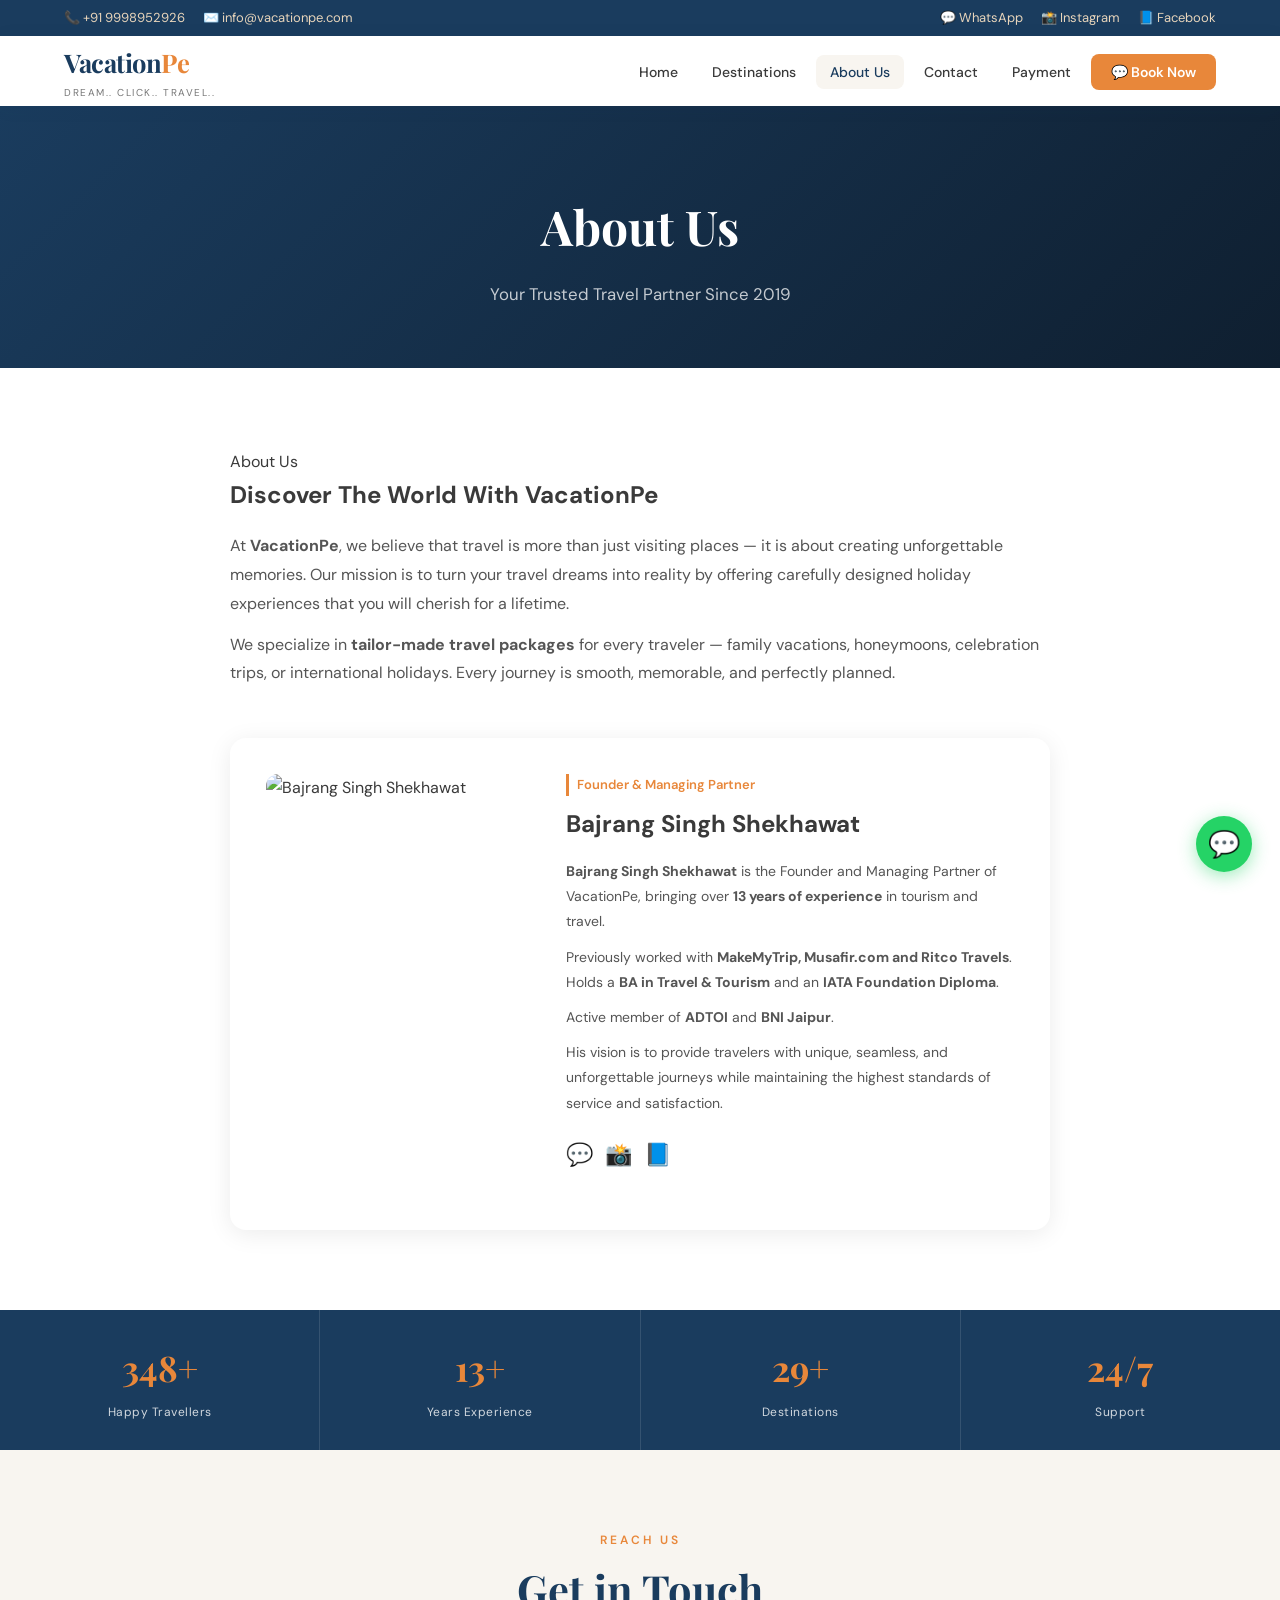
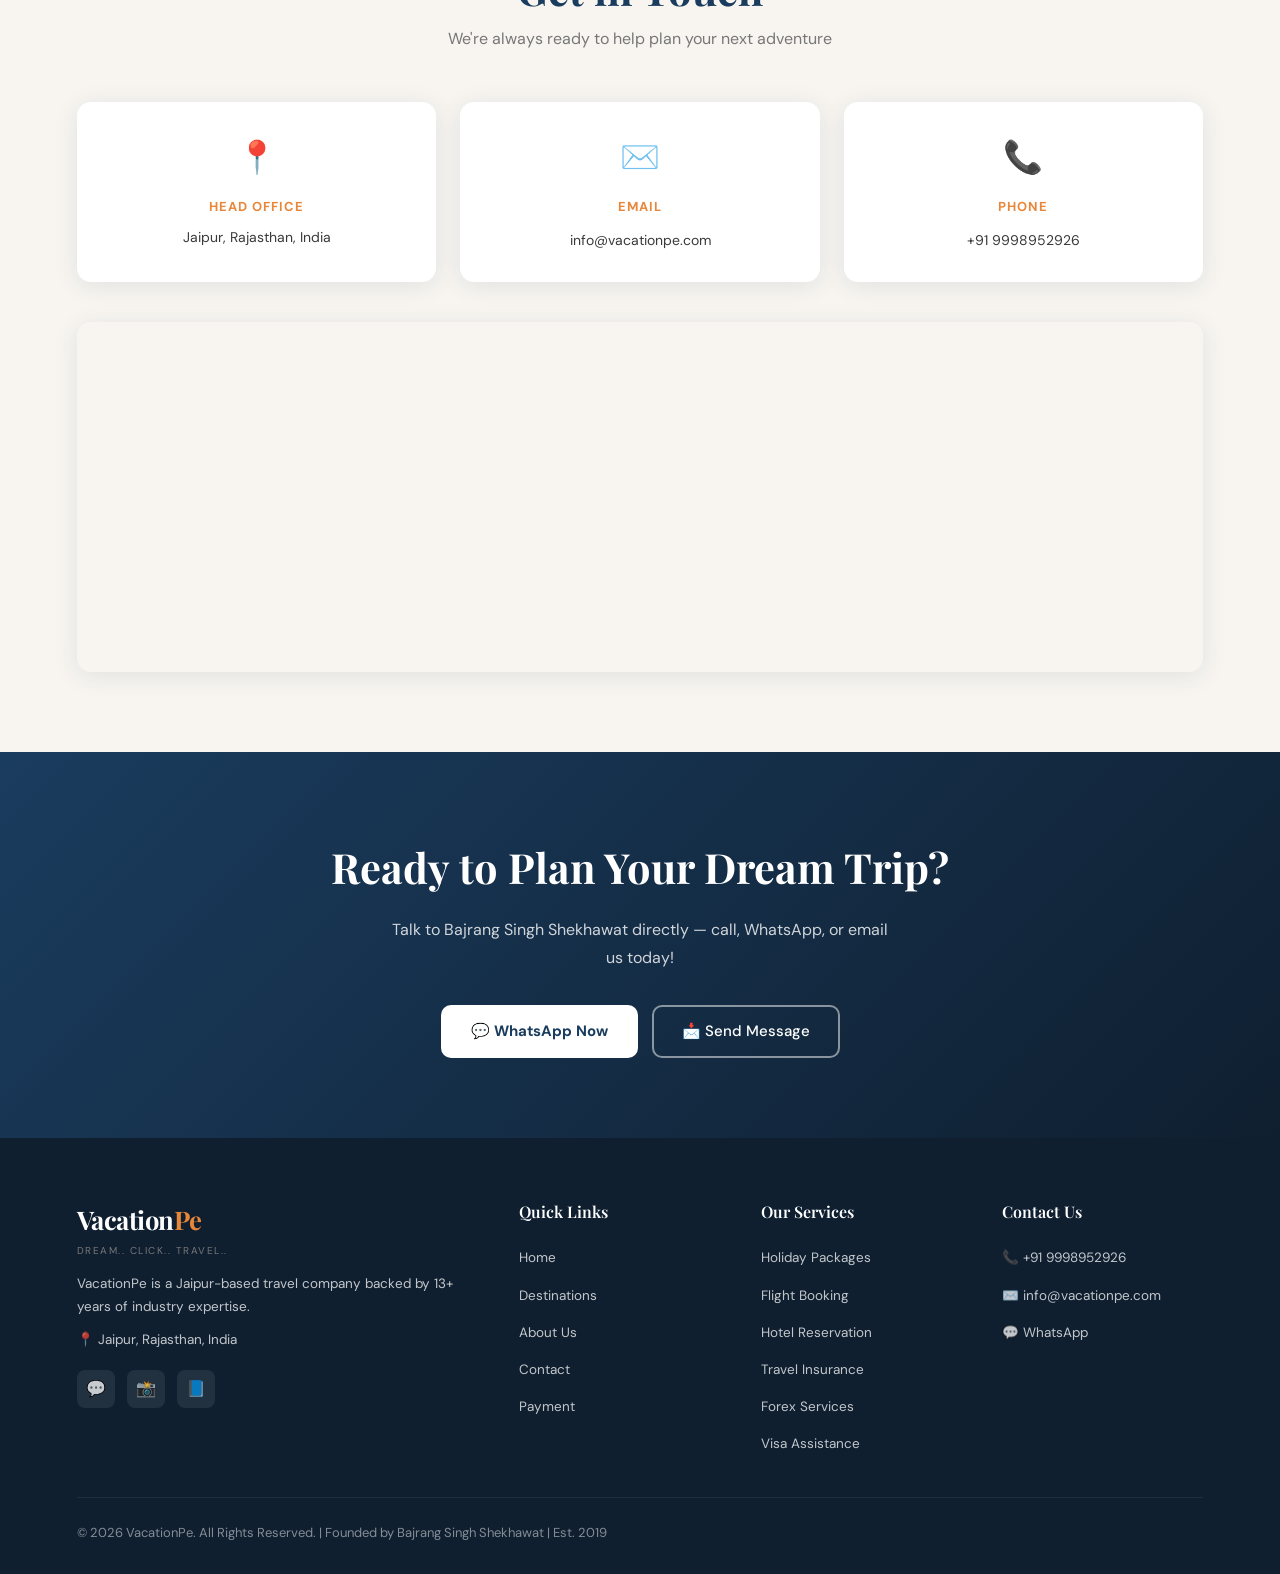
==== commit e2bcc6ce: "Update about.html" ====
--- a/about.html
+++ b/about.html
@@ -60,7 +60,7 @@
     <div style="display:flex; gap:40px; align-items:flex-start; flex-wrap:wrap; background:#fff; border-radius:16px; box-shadow:0 4px 24px rgba(0,0,0,0.08); padding:36px; margin-top:20px;">
 
       <div style="flex:0 0 260px;">
-        <img src="images/bajrang.jpg" alt="Bajrang Singh Shekhawat" style="width:100%; border-radius:12px;">
+        <img src="images/bajrang.jpg" alt="Bajrang Singh Shekhawat" style="width:100%; height:420px; object-fit:cover; object-position:top; border-radius:12px;">
       </div>
 
       <div style="flex:1; min-width:240px;">
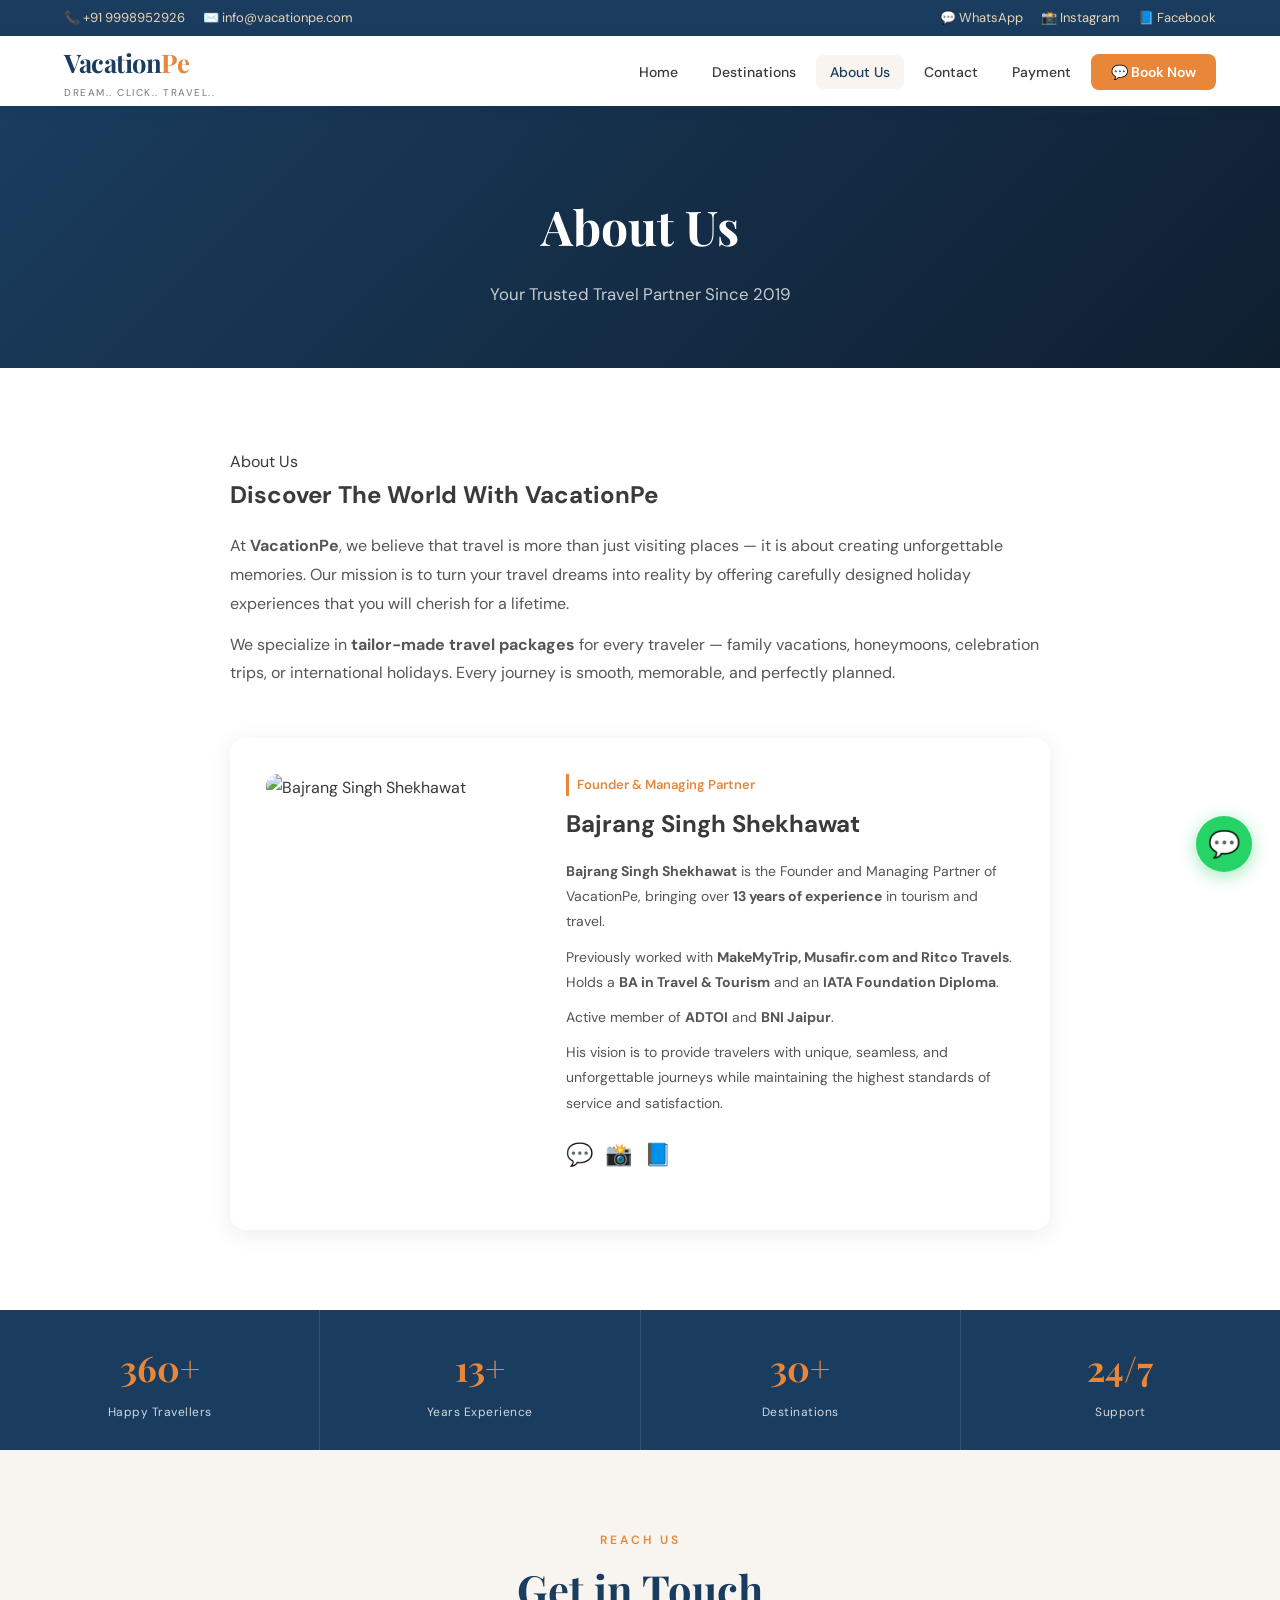
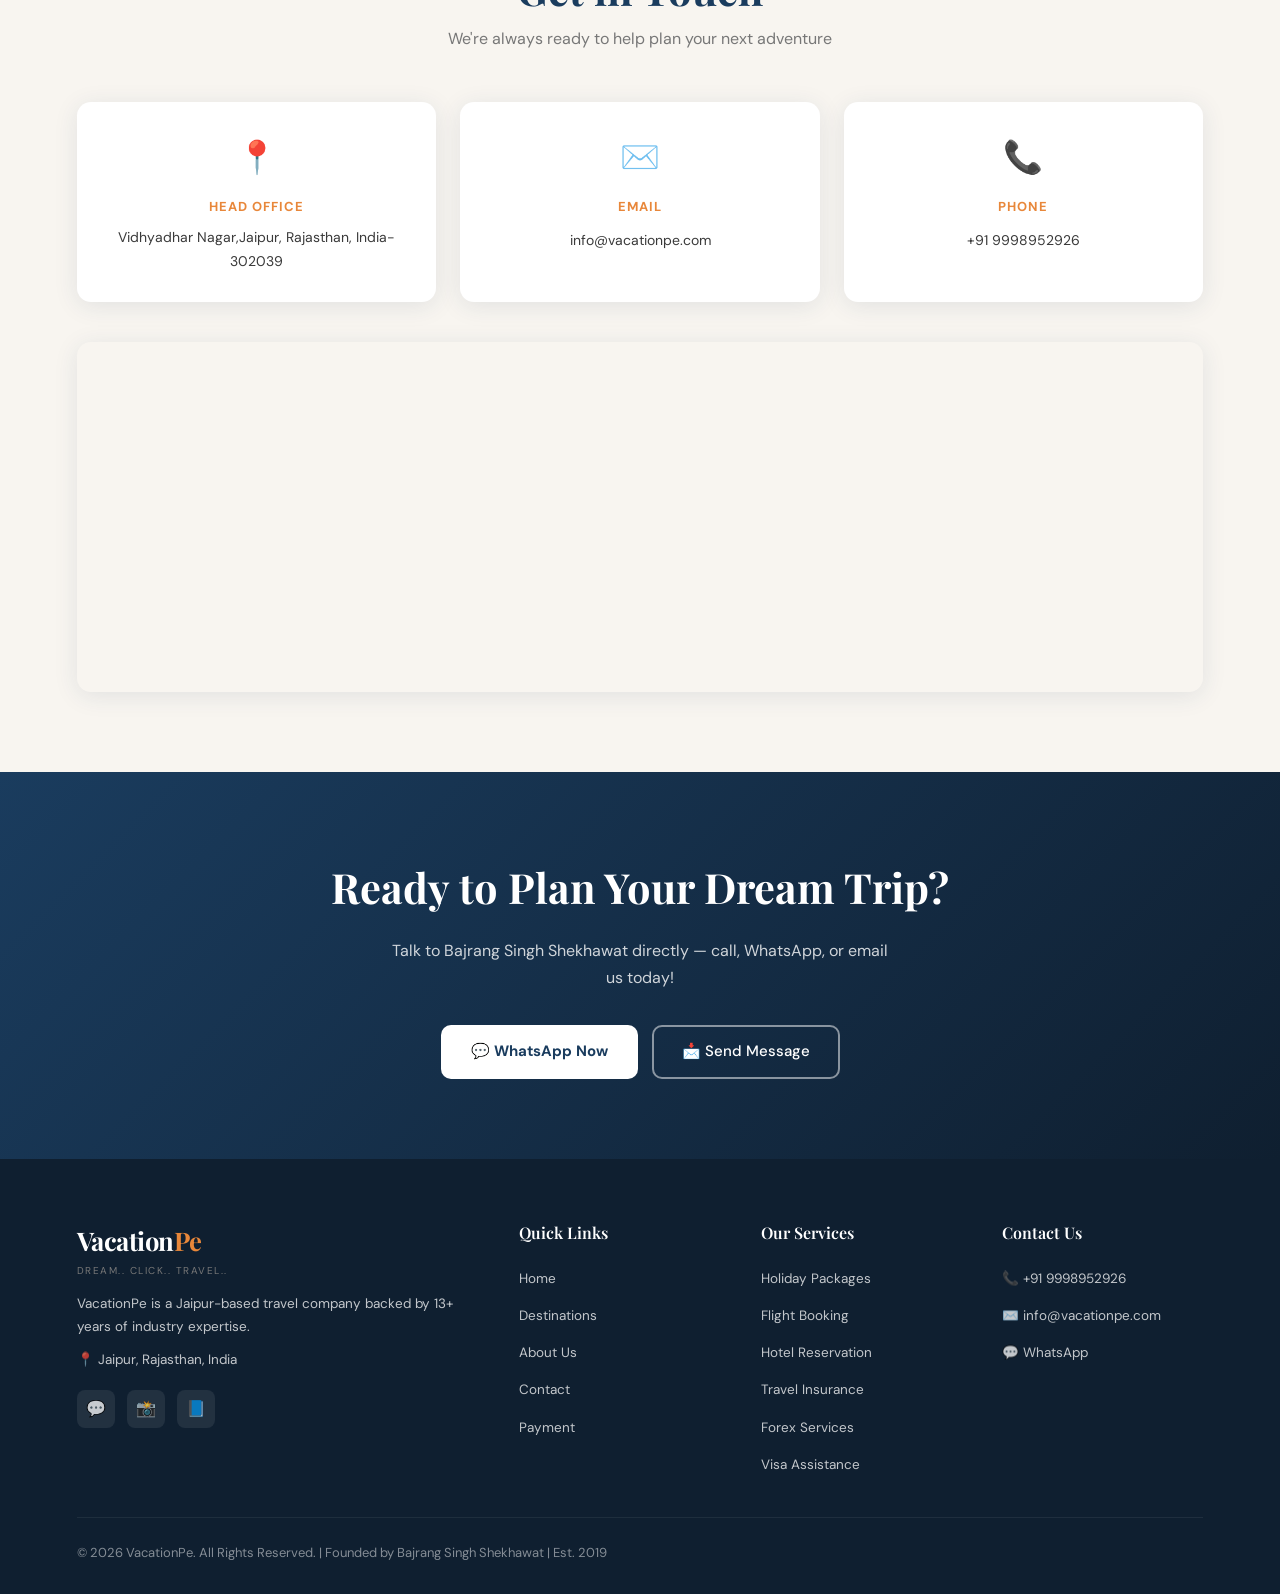
==== commit 5afcb062: "Update about.html" ====
--- a/about.html
+++ b/about.html
@@ -100,7 +100,7 @@
       <div class="contact-info-card">
         <div class="icon">📍</div>
         <h4>Head Office</h4>
-        <p>Jaipur, Rajasthan, India</p>
+        <p>Vidhyadhar Nagar,Jaipur, Rajasthan, India-302039</p>
       </div>
       <div class="contact-info-card">
         <div class="icon">✉️</div>
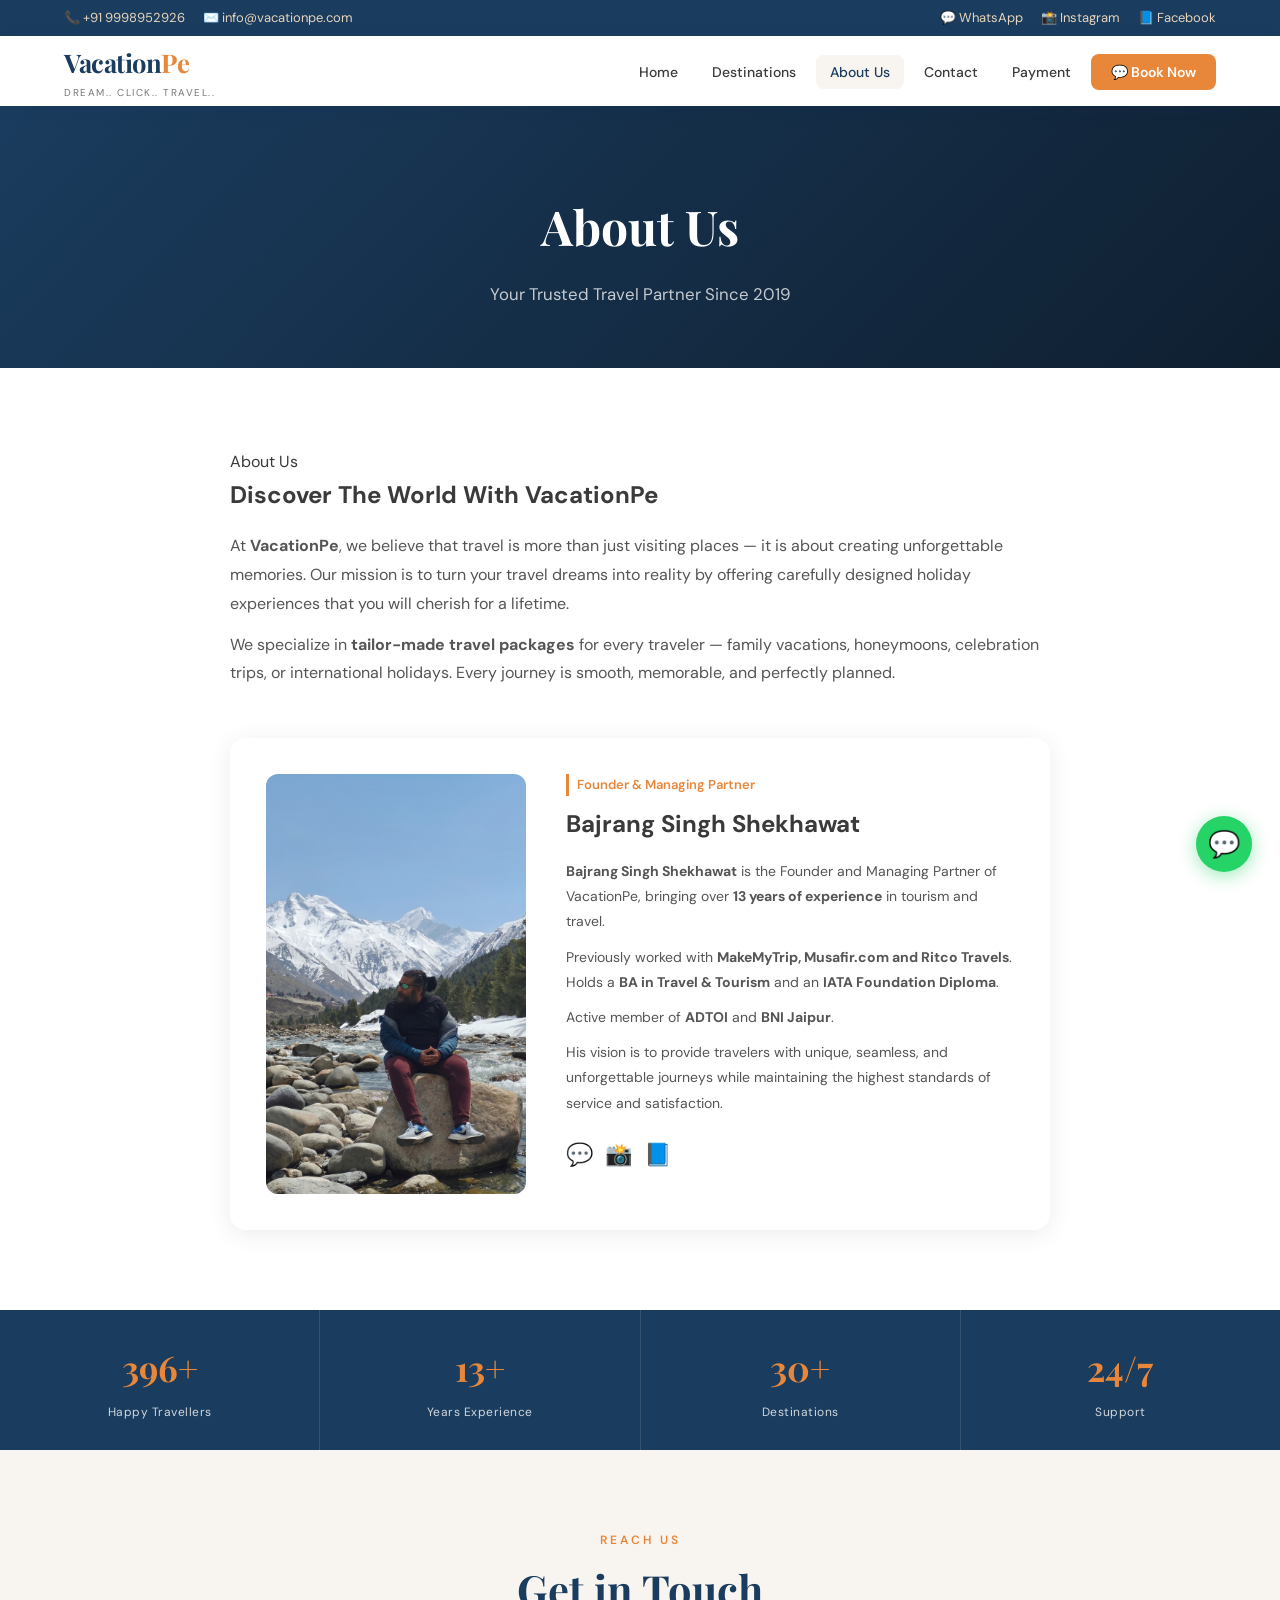
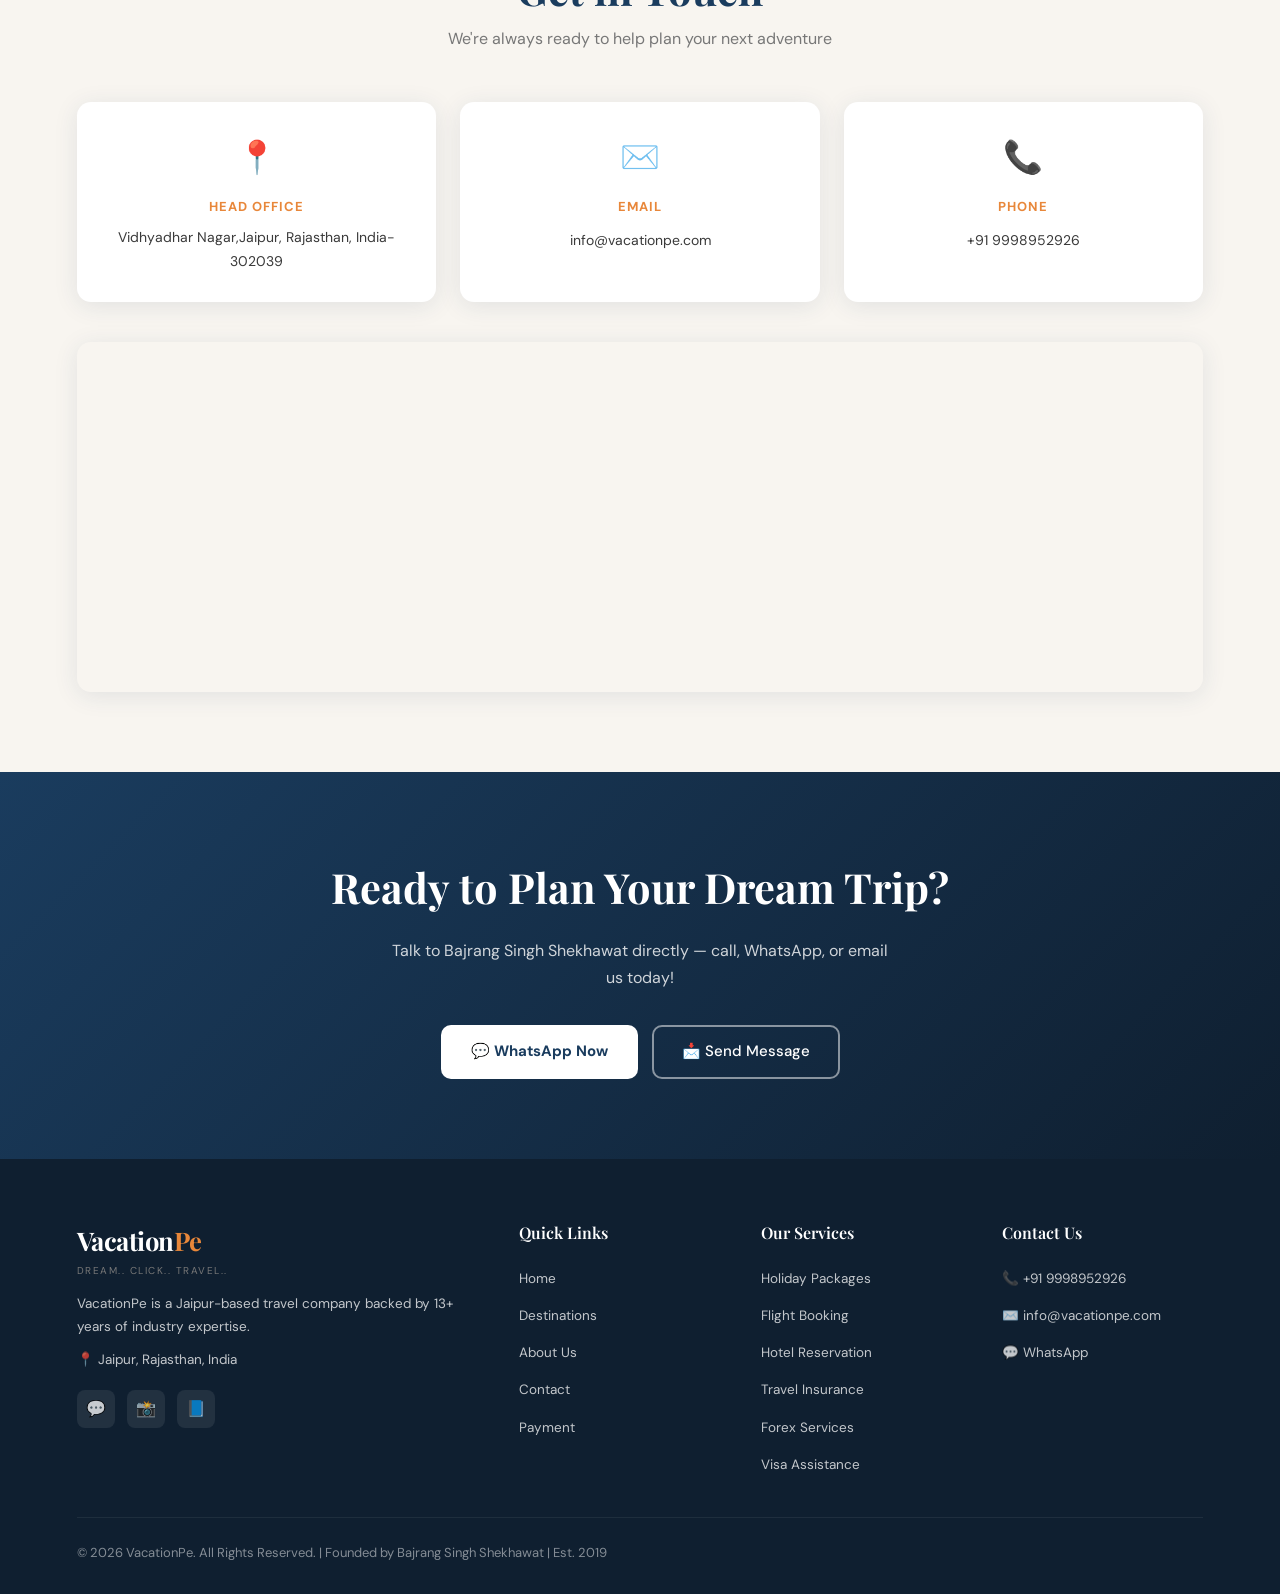
==== commit f4203b45: "Update about.html" ====
--- a/about.html
+++ b/about.html
@@ -60,7 +60,7 @@
     <div style="display:flex; gap:40px; align-items:flex-start; flex-wrap:wrap; background:#fff; border-radius:16px; box-shadow:0 4px 24px rgba(0,0,0,0.08); padding:36px; margin-top:20px;">
 
       <div style="flex:0 0 260px;">
-        <img src="images/bajrang.jpg" alt="Bajrang Singh Shekhawat" style="width:100%; height:420px; object-fit:cover; object-position:top; border-radius:12px;">
+        <img src="images/bajrang.jpeg" alt="Bajrang Singh Shekhawat" style="width:100%; height:420px; object-fit:cover; object-position:top; border-radius:12px;">
       </div>
 
       <div style="flex:1; min-width:240px;">
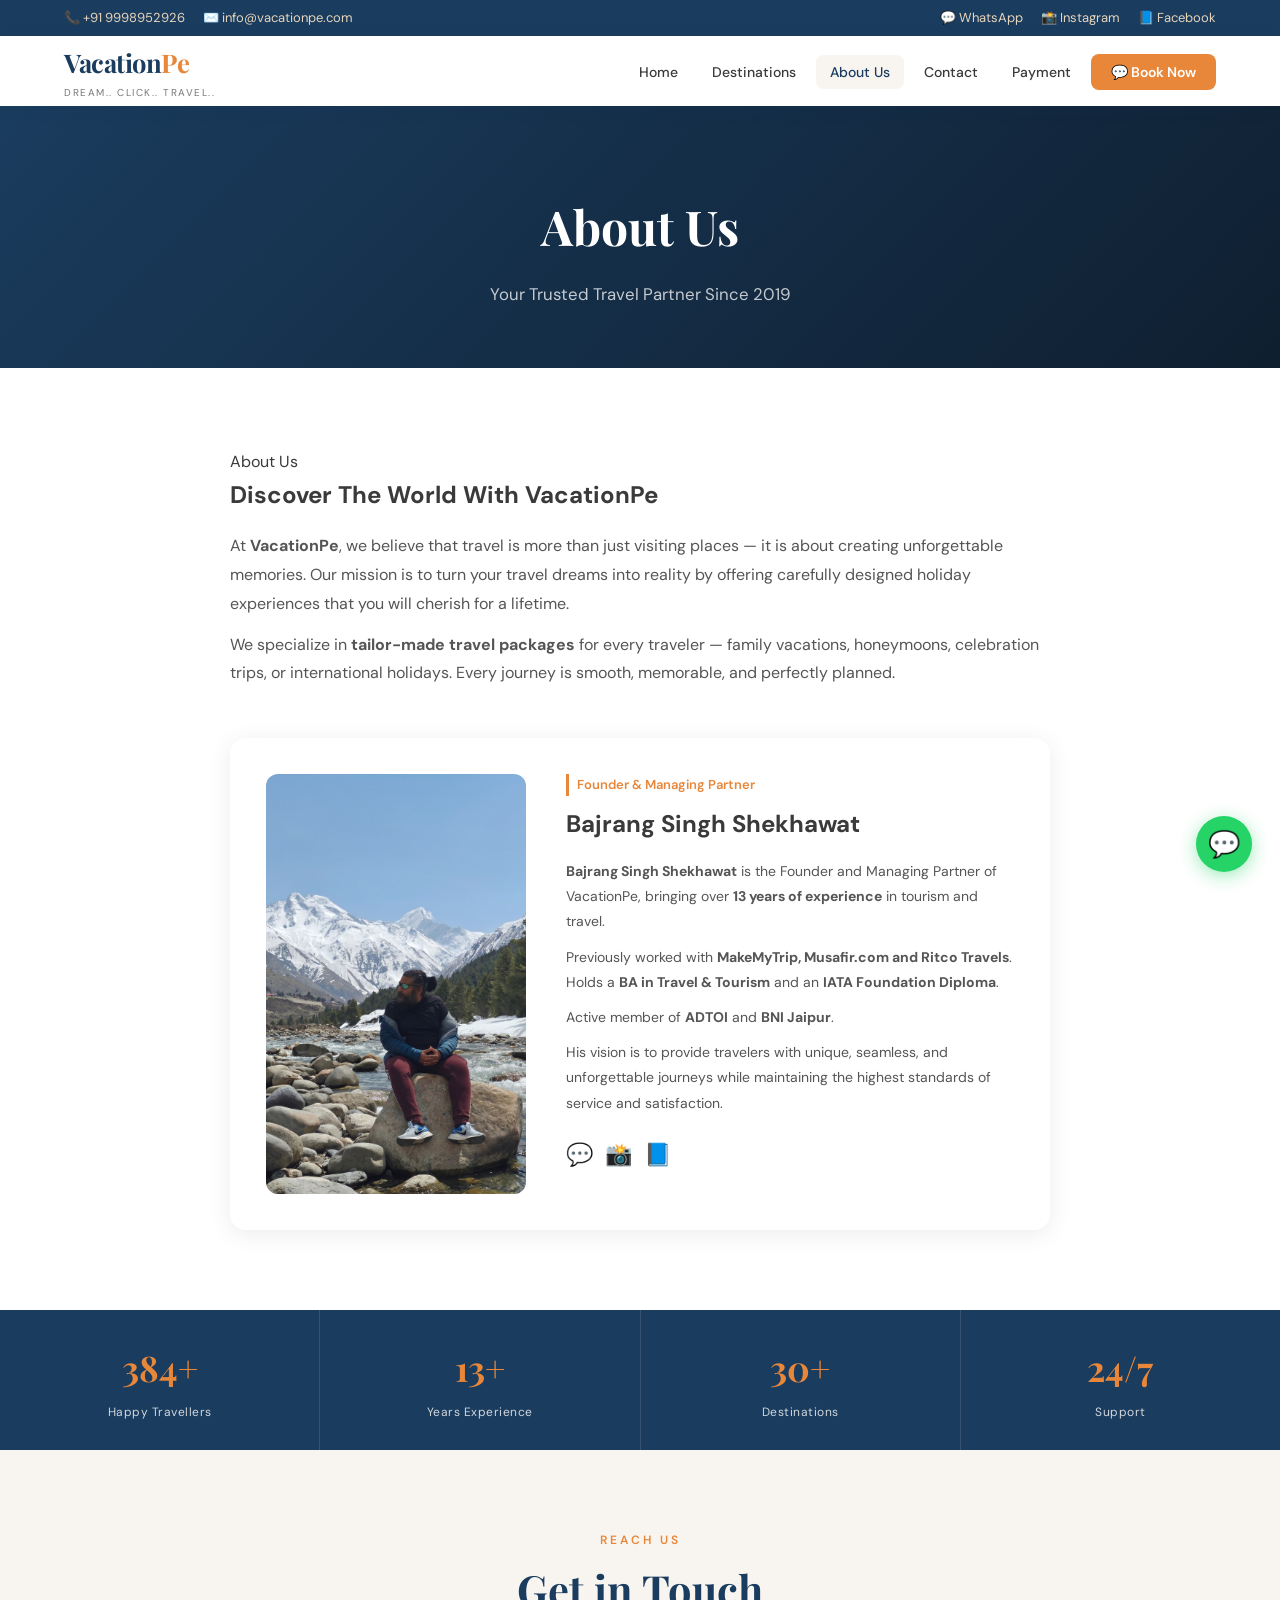
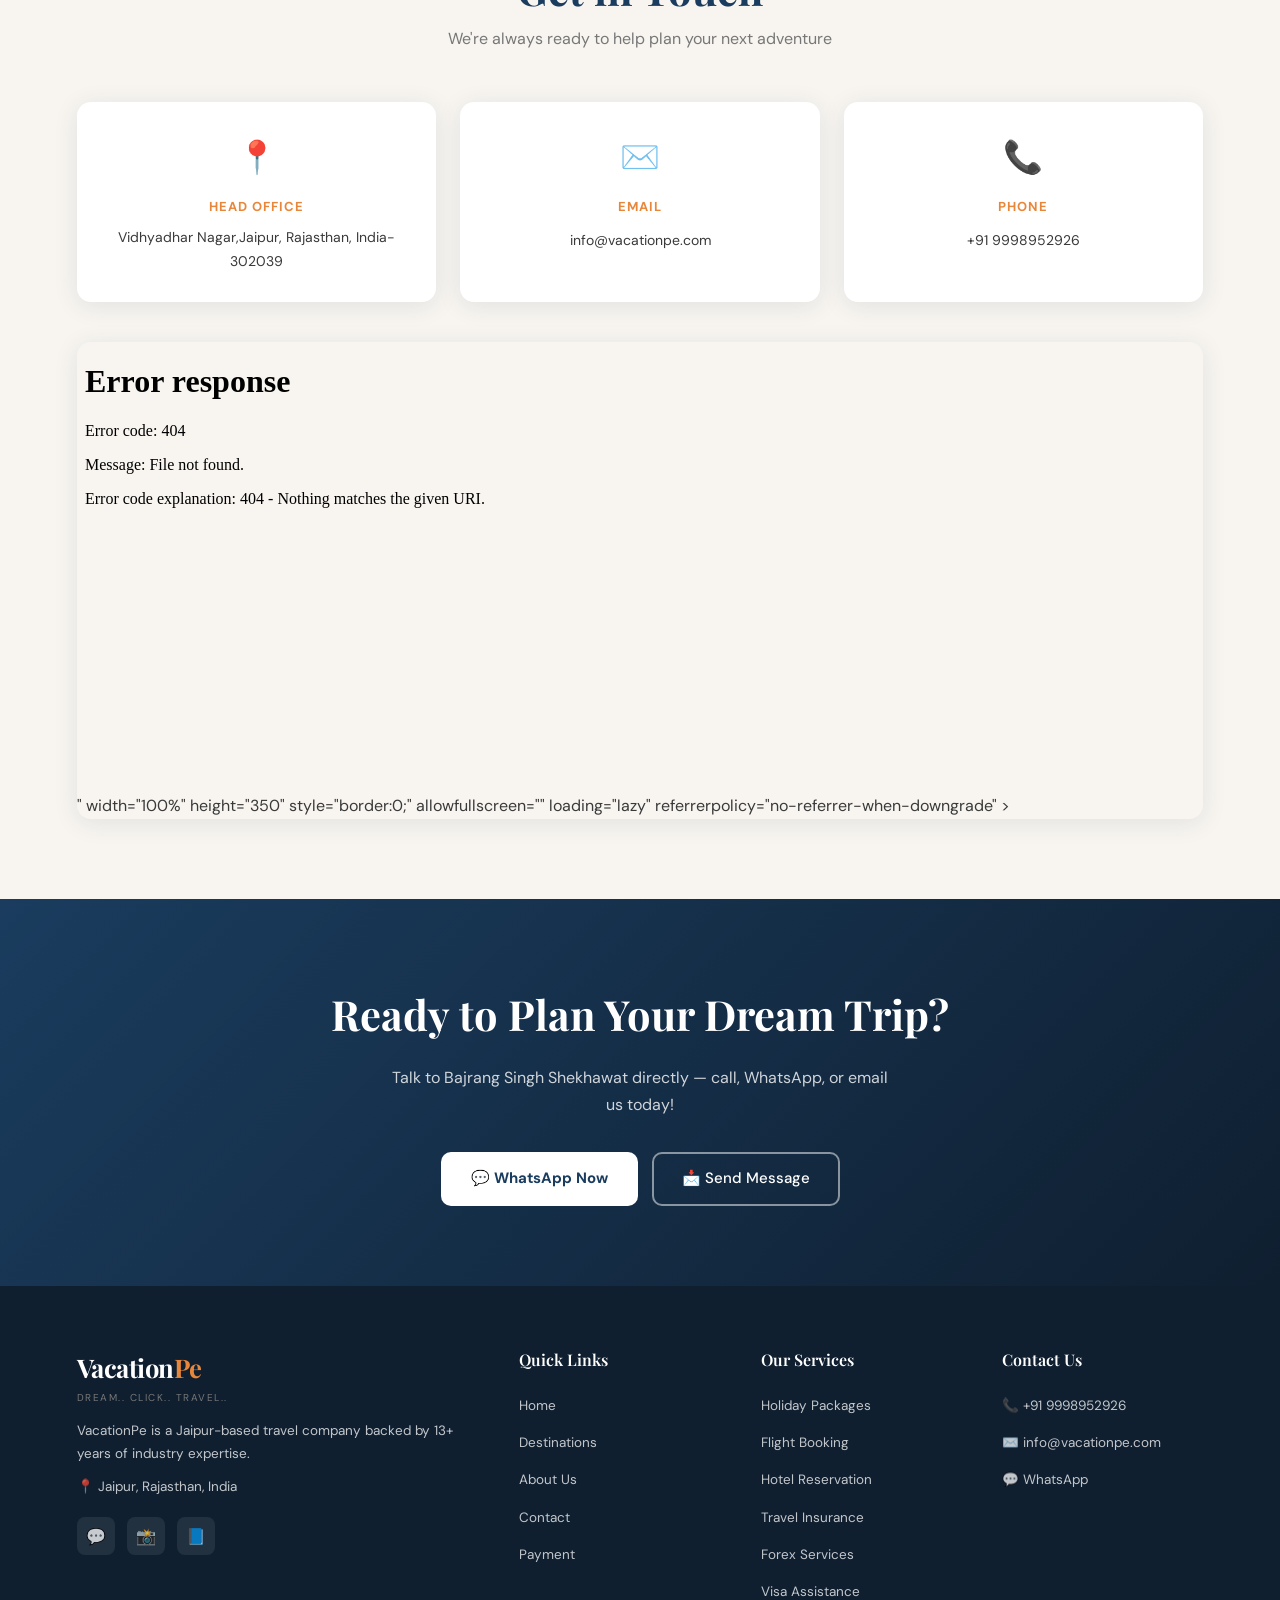
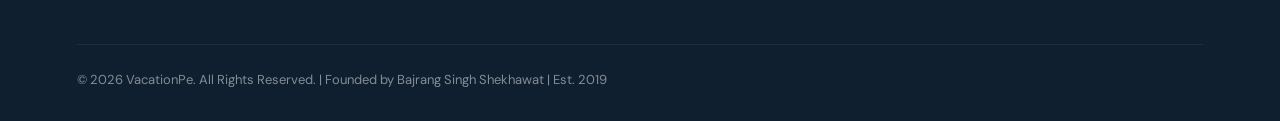
==== commit b3c2ea46: "Update about.html" ====
--- a/about.html
+++ b/about.html
@@ -116,7 +116,7 @@
     <!-- Google Map -->
     <div class="map-wrap" style="margin-top:40px;">
       <iframe
-        src="https://www.google.com/maps/embed?pb=!1m18!1m12!1m3!1d227748.38256593!2d75.65046!3d26.88514!2m3!1f0!2f0!3f0!3m2!1i1024!2i768!4f13.1!3m3!1m2!1s0x396c4adf4c57e281%3A0xce1c63a0cf22e09!2sJaipur%2C%20Rajasthan!5e0!3m2!1sen!2sin!4v1685000000000"
+        src="<iframe src="https://www.google.com/maps/embed?pb=!1m18!1m12!1m3!1d3556.223837478883!2d75.77578627640226!3d26.9598100580632!2m3!1f0!2f0!3f0!3m2!1i1024!2i768!4f13.1!3m3!1m2!1s0x396db34ab3680933%3A0xf174800a0ddc294c!2sVacationPe!5e0!3m2!1sen!2sin!4v1779969199810!5m2!1sen!2sin" width="600" height="450" style="border:0;" allowfullscreen="" loading="lazy" referrerpolicy="no-referrer-when-downgrade"></iframe>"
         width="100%"
         height="350"
         style="border:0;"
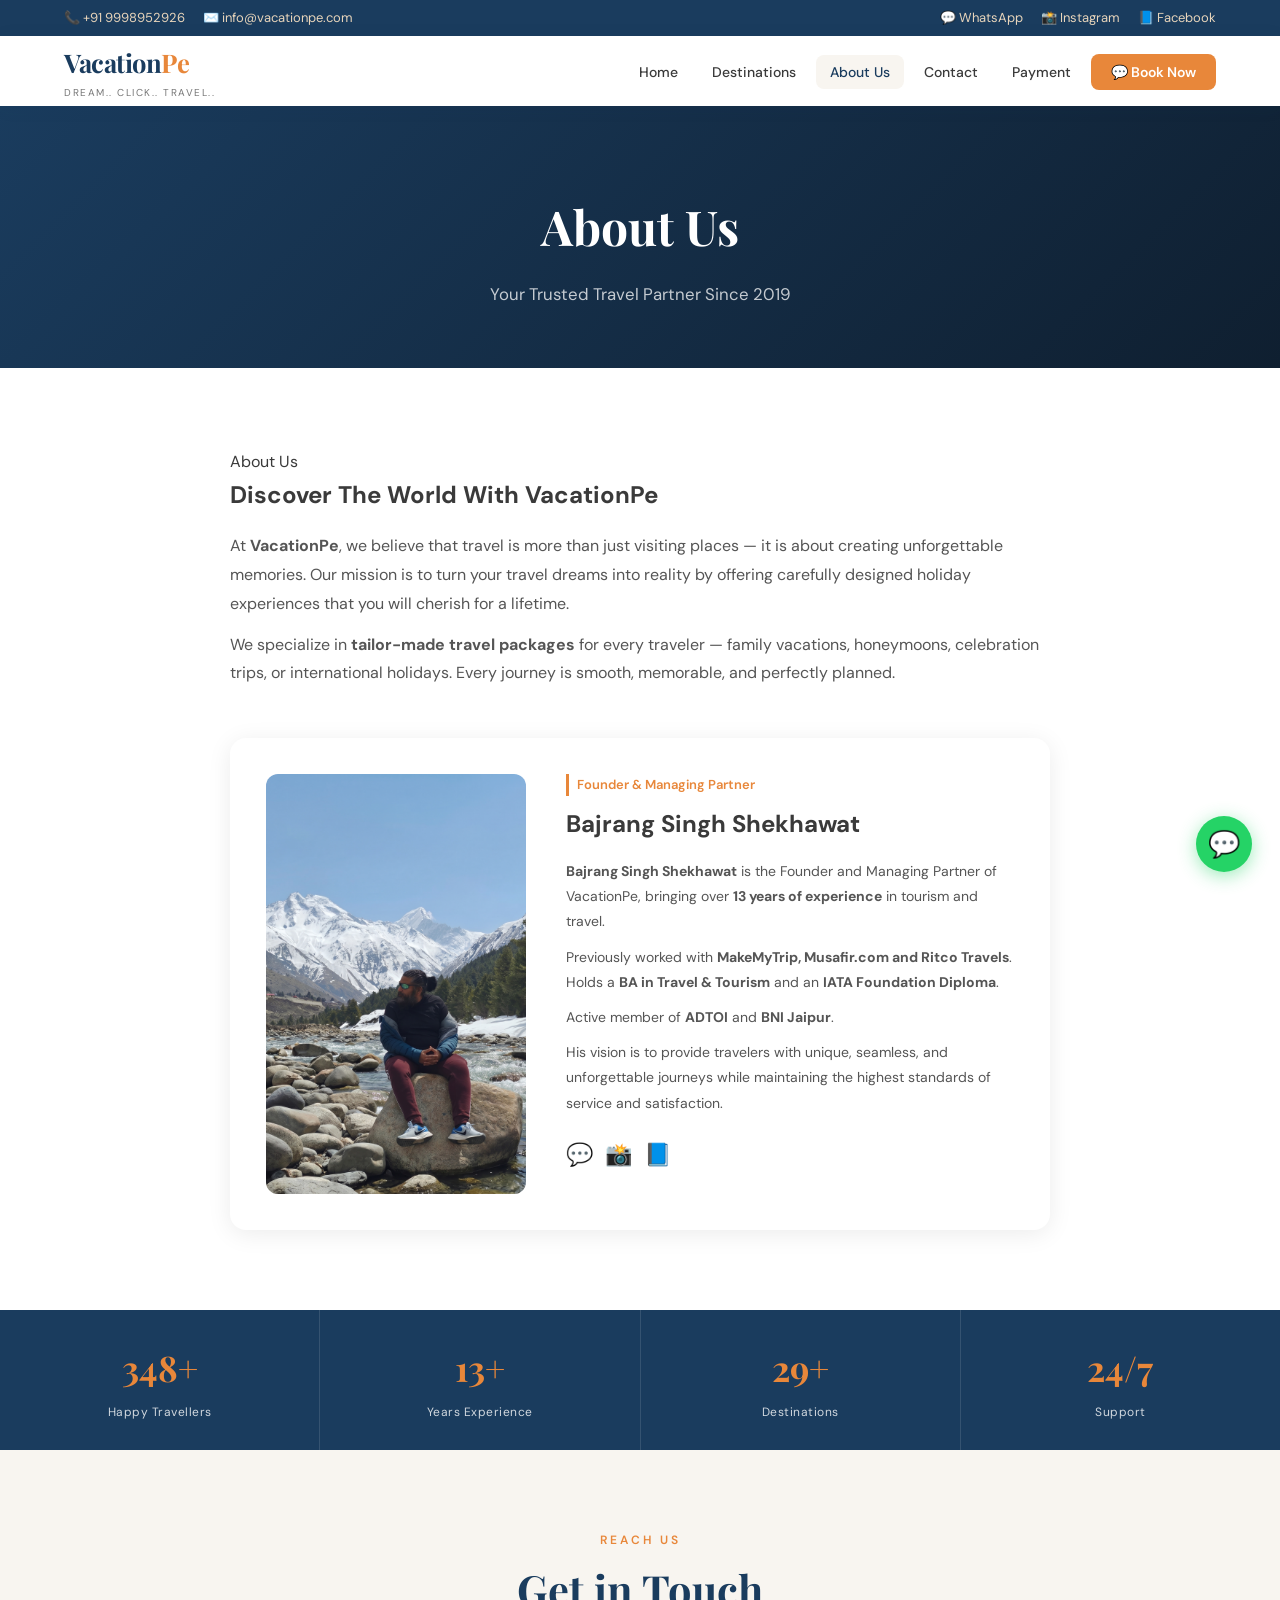
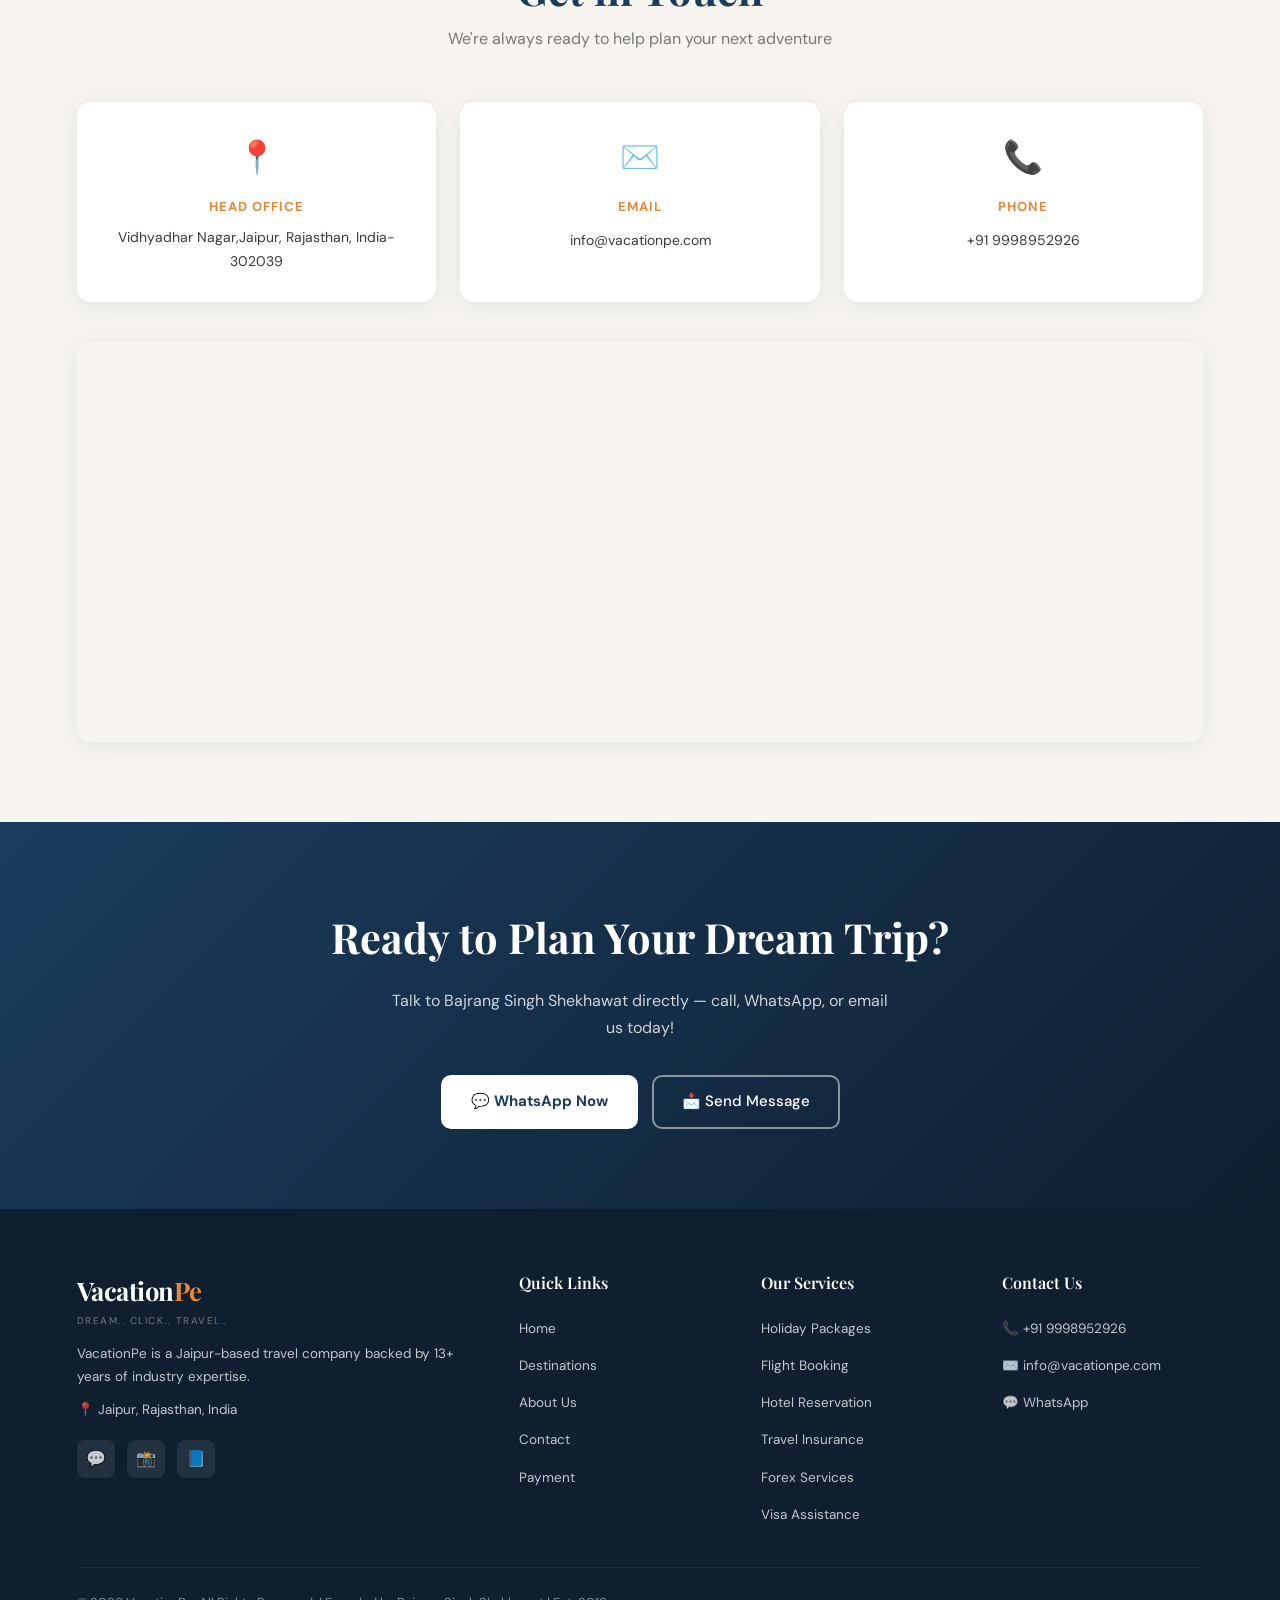
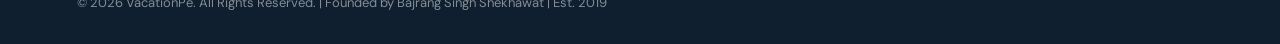
==== commit 43def8b6: "Update about.html" ====
--- a/about.html
+++ b/about.html
@@ -115,15 +115,14 @@
     </div>
     <!-- Google Map -->
     <div class="map-wrap" style="margin-top:40px;">
-      <iframe
-        src="<iframe src="https://www.google.com/maps/embed?pb=!1m18!1m12!1m3!1d3556.223837478883!2d75.77578627640226!3d26.9598100580632!2m3!1f0!2f0!3f0!3m2!1i1024!2i768!4f13.1!3m3!1m2!1s0x396db34ab3680933%3A0xf174800a0ddc294c!2sVacationPe!5e0!3m2!1sen!2sin!4v1779969199810!5m2!1sen!2sin" width="600" height="450" style="border:0;" allowfullscreen="" loading="lazy" referrerpolicy="no-referrer-when-downgrade"></iframe>"
-        width="100%"
-        height="350"
-        style="border:0;"
-        allowfullscreen=""
-        loading="lazy"
-        referrerpolicy="no-referrer-when-downgrade"
-      ></iframe>
+     <iframe src="https://www.google.com/maps/embed?pb=!1m18!1m12!1m3!1d3556.223987692404!2d75.77836119999999!3d26.9598053!2m3!1f0!2f0!3f0!3m2!1i1024!2i768!4f13.1!3m3!1m2!1s0x396db34ab3680933%3A0xf174800a0ddc294c!2sVacationPe!5e0!3m2!1sen!2sin!4v1779969363729!5m2!1sen!2sin"
+  width="100%"
+  height="400"
+  style="border:0; border-radius:12px;"
+  allowfullscreen=""
+  loading="lazy"
+  referrerpolicy="no-referrer-when-downgrade">
+</iframe>
     </div>
   </section>
 
